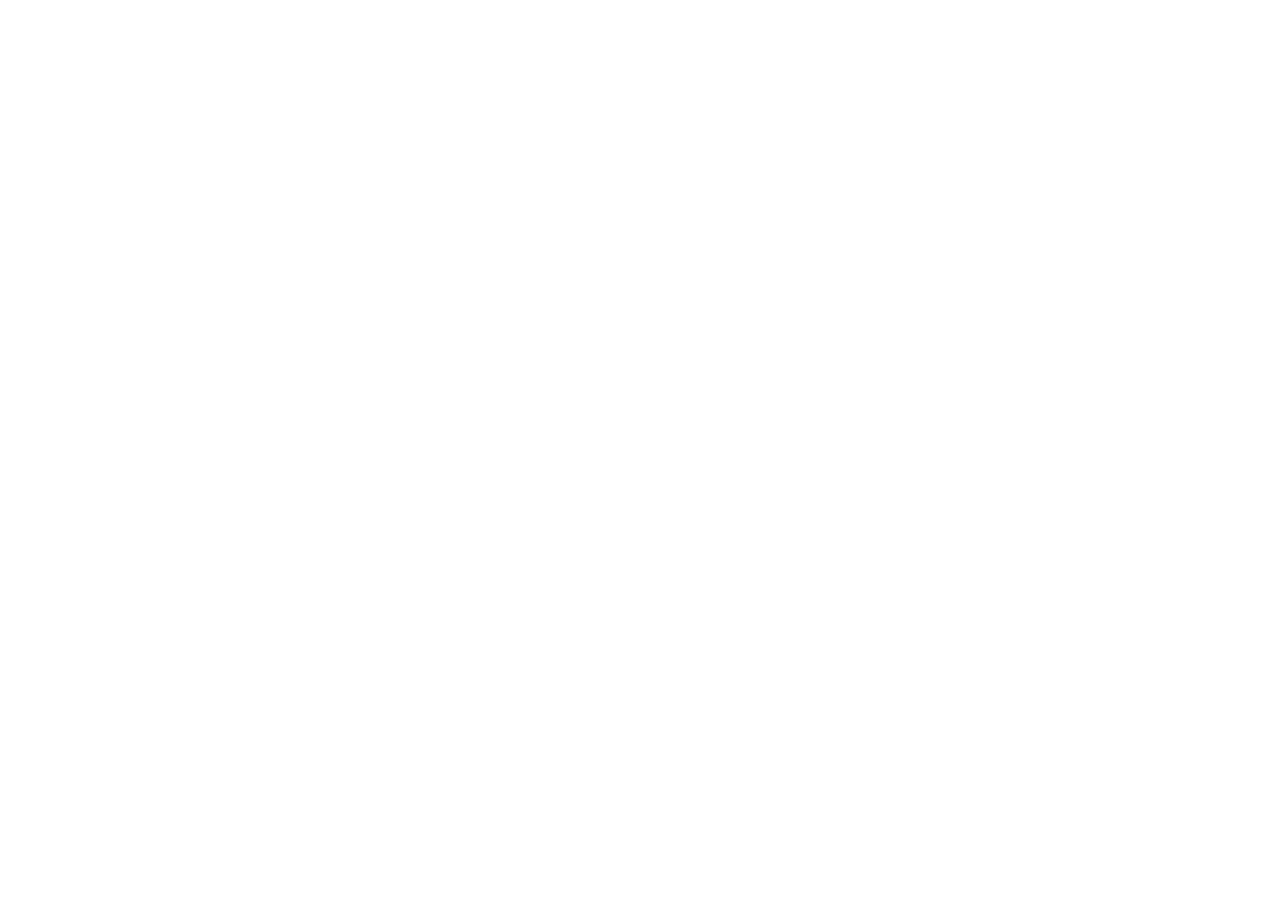
==== index.html @ f8b41786 "init project" ====
<!DOCTYPE html>
<html lang="en">
<head>
    <meta charset="UTF-8">
    <meta http-equiv="X-UA-Compatible" content="IE=edge">
    <meta name="viewport" content="width=device-width, initial-scale=1.0">
    <title>大事件首页</title>
</head>
<body>
    
</body>
</html>
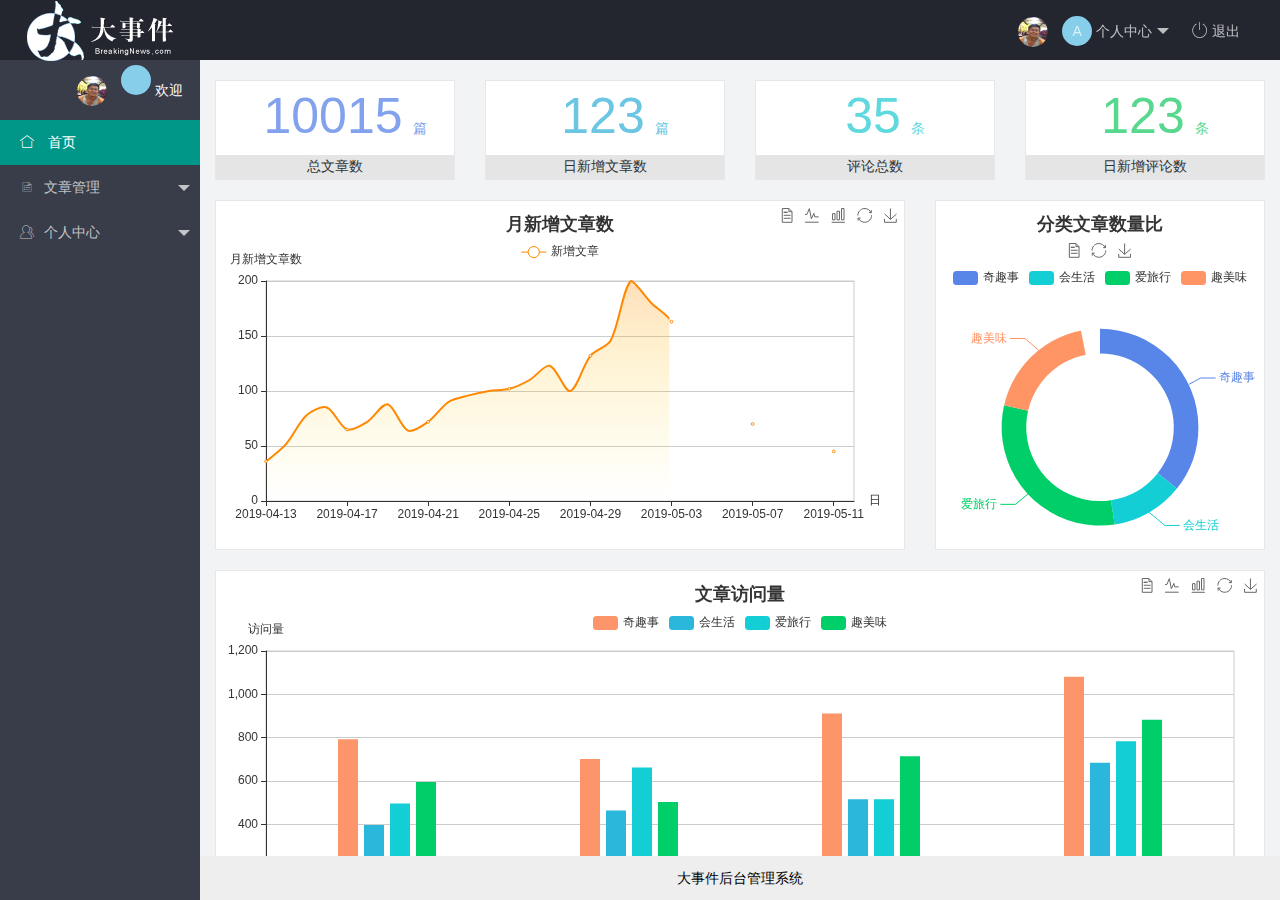
==== commit ef9c294f: "首页功能完成" ====
--- a/index.html
+++ b/index.html
@@ -1,12 +1,102 @@
 <!DOCTYPE html>
 <html lang="en">
+
 <head>
     <meta charset="UTF-8">
     <meta http-equiv="X-UA-Compatible" content="IE=edge">
     <meta name="viewport" content="width=device-width, initial-scale=1.0">
     <title>大事件首页</title>
+    <!-- layui的css -->
+    <link rel="stylesheet" href="/assets/lib/layui/css/layui.css">
+    <!-- 自己的css -->
+    <link rel="stylesheet" href="/assets/css/index.css">
+    <!-- 字体图标 -->
+    <link rel="stylesheet" href="/assets/fonts/iconfont.css">
 </head>
+
 <body>
-    
+    <div class="layui-layout layui-layout-admin">
+        <div class="layui-header">
+            <div class="layui-logo layui-hide-xs">
+                <img src="/assets/images/logo.png" alt="">
+            </div>
+            
+            <ul class="layui-nav layui-layout-right">
+                <li class="layui-nav-item layui-hide layui-show-md-inline-block">
+                    <a href="javascript:;">
+                        <img src="/assets/images/0dd7912397dda14464f8c1a4b9b7d0a20cf48637.JPEG"
+                        class="layui-nav-img">
+                        <span class="text_avatar">A</span>
+                        个人中心
+                    </a>
+                    <dl class="layui-nav-child">
+                        <dd><a href="">基本资料</a></dd>
+                        <dd><a href="">更换头像</a></dd>
+                        <dd><a href="">重置密码</a></dd>
+                    </dl>
+                </li>
+                <li class="layui-nav-item" lay-header-event="menuRight" lay-unselect>
+                    <a href="javascript:;" id="btnLogout">
+                        <span class="iconfont icon-tuichu"></span>
+                        退出
+                    </a>
+                </li>
+            </ul>
+        </div>
+        
+        <div class="layui-side layui-bg-black">
+            <div class="layui-side-scroll">
+                <div href="javascript:;" class="suer_info">
+                    <img src="/assets/images/0dd7912397dda14464f8c1a4b9b7d0a20cf48637.JPEG" alt="" class="layui-nav-img">
+                    <span class="text_avatar"></span>
+                    <span id="welcome">欢迎 </span>
+                </div> 
+                <!-- 左侧导航区域（可配合layui已有的垂直导航） -->
+                <ul class="layui-nav layui-nav-tree " lay-shrink="all" lay-filter="test">
+                    <li class="layui-nav-item layui-this">
+                        <a href="javascript:;">
+                            <i class="layui-icon layui-icon-home"></i>
+                            首页
+                        </a>
+                    </li>
+                    <li class="layui-nav-item">
+                        <a class="" href="javascript:;"><i class="layui-icon layui-icon-list"></i>文章管理</a>
+                        <dl class="layui-nav-child">
+                            <dd><a href="javascript:;"><i class="layui-icon layui-icon-app"></i>文章类别</a></dd>
+                            <dd><a href="javascript:;"><i class="layui-icon layui-icon-app"></i>文章列表</a></dd>
+                            <dd><a href="javascript:;"><i class="layui-icon layui-icon-app"></i>文章发布</a></dd>
+                        </dl>
+                    </li>
+                    <li class="layui-nav-item">
+                        <a href="javascript:;"><i class="layui-icon layui-icon-user"></i>个人中心</a>
+                        <dl class="layui-nav-child">
+                            <dd><a href="javascript:;"><i class="layui-icon layui-icon-app"></i>基本资料</a></dd>
+                            <dd><a href="javascript:;"><i class="layui-icon layui-icon-app"></i>更换头像</a></dd>
+                            <dd><a href="javascript:;"><i class="layui-icon layui-icon-app"></i>重置密码</a></dd>
+                        </dl>
+                    </li>
+                    
+                </ul>
+            </div>
+        </div>
+        
+        <div class="layui-body">
+            <!-- 内容主体区域 -->
+            <iframe name="" src="/home/dashboard.html" frameborder="0"></iframe>
+        </div>
+        
+        <div class="layui-footer">
+            <!-- 底部固定区域 -->
+            大事件后台管理系统
+        </div>
+    </div>
 </body>
+<!-- jQuery文件 -->
+<script src="/assets/lib/jquery.js"></script>
+<!-- layui的js文件 -->
+<script src="/assets/lib/layui/layui.all.js"></script>
+<!-- 自己的js文件 -->
+<script src="/assets/js/index.js"></script>
+<!-- baseAPI文件 -->
+<script src="/assets/js/baseAPI.js"></script>
 </html>--- a/assets/lib/layui/css/layui.css
+++ b/assets/lib/layui/css/layui.css
@@ -0,0 +1,2 @@
+/** layui-v2.5.5 MIT License By https://www.layui.com */
+ .layui-inline,img{display:inline-block;vertical-align:middle}h1,h2,h3,h4,h5,h6{font-weight:400}.layui-edge,.layui-header,.layui-inline,.layui-main{position:relative}.layui-body,.layui-edge,.layui-elip{overflow:hidden}.layui-btn,.layui-edge,.layui-inline,img{vertical-align:middle}.layui-btn,.layui-disabled,.layui-icon,.layui-unselect{-moz-user-select:none;-webkit-user-select:none;-ms-user-select:none}.layui-elip,.layui-form-checkbox span,.layui-form-pane .layui-form-label{text-overflow:ellipsis;white-space:nowrap}.layui-breadcrumb,.layui-tree-btnGroup{visibility:hidden}blockquote,body,button,dd,div,dl,dt,form,h1,h2,h3,h4,h5,h6,input,li,ol,p,pre,td,textarea,th,ul{margin:0;padding:0;-webkit-tap-highlight-color:rgba(0,0,0,0)}a:active,a:hover{outline:0}img{border:none}li{list-style:none}table{border-collapse:collapse;border-spacing:0}h4,h5,h6{font-size:100%}button,input,optgroup,option,select,textarea{font-family:inherit;font-size:inherit;font-style:inherit;font-weight:inherit;outline:0}pre{white-space:pre-wrap;white-space:-moz-pre-wrap;white-space:-pre-wrap;white-space:-o-pre-wrap;word-wrap:break-word}body{line-height:24px;font:14px Helvetica Neue,Helvetica,PingFang SC,Tahoma,Arial,sans-serif}hr{height:1px;margin:10px 0;border:0;clear:both}a{color:#333;text-decoration:none}a:hover{color:#777}a cite{font-style:normal;*cursor:pointer}.layui-border-box,.layui-border-box *{box-sizing:border-box}.layui-box,.layui-box *{box-sizing:content-box}.layui-clear{clear:both;*zoom:1}.layui-clear:after{content:'\20';clear:both;*zoom:1;display:block;height:0}.layui-inline{*display:inline;*zoom:1}.layui-edge{display:inline-block;width:0;height:0;border-width:6px;border-style:dashed;border-color:transparent}.layui-edge-top{top:-4px;border-bottom-color:#999;border-bottom-style:solid}.layui-edge-right{border-left-color:#999;border-left-style:solid}.layui-edge-bottom{top:2px;border-top-color:#999;border-top-style:solid}.layui-edge-left{border-right-color:#999;border-right-style:solid}.layui-disabled,.layui-disabled:hover{color:#d2d2d2!important;cursor:not-allowed!important}.layui-circle{border-radius:100%}.layui-show{display:block!important}.layui-hide{display:none!important}@font-face{font-family:layui-icon;src:url(../font/iconfont.eot?v=250);src:url(../font/iconfont.eot?v=250#iefix) format('embedded-opentype'),url(../font/iconfont.woff2?v=250) format('woff2'),url(../font/iconfont.woff?v=250) format('woff'),url(../font/iconfont.ttf?v=250) format('truetype'),url(../font/iconfont.svg?v=250#layui-icon) format('svg')}.layui-icon{font-family:layui-icon!important;font-size:16px;font-style:normal;-webkit-font-smoothing:antialiased;-moz-osx-font-smoothing:grayscale}.layui-icon-reply-fill:before{content:"\e611"}.layui-icon-set-fill:before{content:"\e614"}.layui-icon-menu-fill:before{content:"\e60f"}.layui-icon-search:before{content:"\e615"}.layui-icon-share:before{content:"\e641"}.layui-icon-set-sm:before{content:"\e620"}.layui-icon-engine:before{content:"\e628"}.layui-icon-close:before{content:"\1006"}.layui-icon-close-fill:before{content:"\1007"}.layui-icon-chart-screen:before{content:"\e629"}.layui-icon-star:before{content:"\e600"}.layui-icon-circle-dot:before{content:"\e617"}.layui-icon-chat:before{content:"\e606"}.layui-icon-release:before{content:"\e609"}.layui-icon-list:before{content:"\e60a"}.layui-icon-chart:before{content:"\e62c"}.layui-icon-ok-circle:before{content:"\1005"}.layui-icon-layim-theme:before{content:"\e61b"}.layui-icon-table:before{content:"\e62d"}.layui-icon-right:before{content:"\e602"}.layui-icon-left:before{content:"\e603"}.layui-icon-cart-simple:before{content:"\e698"}.layui-icon-face-cry:before{content:"\e69c"}.layui-icon-face-smile:before{content:"\e6af"}.layui-icon-survey:before{content:"\e6b2"}.layui-icon-tree:before{content:"\e62e"}.layui-icon-upload-circle:before{content:"\e62f"}.layui-icon-add-circle:before{content:"\e61f"}.layui-icon-download-circle:before{content:"\e601"}.layui-icon-templeate-1:before{content:"\e630"}.layui-icon-util:before{content:"\e631"}.layui-icon-face-surprised:before{content:"\e664"}.layui-icon-edit:before{content:"\e642"}.layui-icon-speaker:before{content:"\e645"}.layui-icon-down:before{content:"\e61a"}.layui-icon-file:before{content:"\e621"}.layui-icon-layouts:before{content:"\e632"}.layui-icon-rate-half:before{content:"\e6c9"}.layui-icon-add-circle-fine:before{content:"\e608"}.layui-icon-prev-circle:before{content:"\e633"}.layui-icon-read:before{content:"\e705"}.layui-icon-404:before{content:"\e61c"}.layui-icon-carousel:before{content:"\e634"}.layui-icon-help:before{content:"\e607"}.layui-icon-code-circle:before{content:"\e635"}.layui-icon-water:before{content:"\e636"}.layui-icon-username:before{content:"\e66f"}.layui-icon-find-fill:before{content:"\e670"}.layui-icon-about:before{content:"\e60b"}.layui-icon-location:before{content:"\e715"}.layui-icon-up:before{content:"\e619"}.layui-icon-pause:before{content:"\e651"}.layui-icon-date:before{content:"\e637"}.layui-icon-layim-uploadfile:before{content:"\e61d"}.layui-icon-delete:before{content:"\e640"}.layui-icon-play:before{content:"\e652"}.layui-icon-top:before{content:"\e604"}.layui-icon-friends:before{content:"\e612"}.layui-icon-refresh-3:before{content:"\e9aa"}.layui-icon-ok:before{content:"\e605"}.layui-icon-layer:before{content:"\e638"}.layui-icon-face-smile-fine:before{content:"\e60c"}.layui-icon-dollar:before{content:"\e659"}.layui-icon-group:before{content:"\e613"}.layui-icon-layim-download:before{content:"\e61e"}.layui-icon-picture-fine:before{content:"\e60d"}.layui-icon-link:before{content:"\e64c"}.layui-icon-diamond:before{content:"\e735"}.layui-icon-log:before{content:"\e60e"}.layui-icon-rate-solid:before{content:"\e67a"}.layui-icon-fonts-del:before{content:"\e64f"}.layui-icon-unlink:before{content:"\e64d"}.layui-icon-fonts-clear:before{content:"\e639"}.layui-icon-triangle-r:before{content:"\e623"}.layui-icon-circle:before{content:"\e63f"}.layui-icon-radio:before{content:"\e643"}.layui-icon-align-center:before{content:"\e647"}.layui-icon-align-right:before{content:"\e648"}.layui-icon-align-left:before{content:"\e649"}.layui-icon-loading-1:before{content:"\e63e"}.layui-icon-return:before{content:"\e65c"}.layui-icon-fonts-strong:before{content:"\e62b"}.layui-icon-upload:before{content:"\e67c"}.layui-icon-dialogue:before{content:"\e63a"}.layui-icon-video:before{content:"\e6ed"}.layui-icon-headset:before{content:"\e6fc"}.layui-icon-cellphone-fine:before{content:"\e63b"}.layui-icon-add-1:before{content:"\e654"}.layui-icon-face-smile-b:before{content:"\e650"}.layui-icon-fonts-html:before{content:"\e64b"}.layui-icon-form:before{content:"\e63c"}.layui-icon-cart:before{content:"\e657"}.layui-icon-camera-fill:before{content:"\e65d"}.layui-icon-tabs:before{content:"\e62a"}.layui-icon-fonts-code:before{content:"\e64e"}.layui-icon-fire:before{content:"\e756"}.layui-icon-set:before{content:"\e716"}.layui-icon-fonts-u:before{content:"\e646"}.layui-icon-triangle-d:before{content:"\e625"}.layui-icon-tips:before{content:"\e702"}.layui-icon-picture:before{content:"\e64a"}.layui-icon-more-vertical:before{content:"\e671"}.layui-icon-flag:before{content:"\e66c"}.layui-icon-loading:before{content:"\e63d"}.layui-icon-fonts-i:before{content:"\e644"}.layui-icon-refresh-1:before{content:"\e666"}.layui-icon-rmb:before{content:"\e65e"}.layui-icon-home:before{content:"\e68e"}.layui-icon-user:before{content:"\e770"}.layui-icon-notice:before{content:"\e667"}.layui-icon-login-weibo:before{content:"\e675"}.layui-icon-voice:before{content:"\e688"}.layui-icon-upload-drag:before{content:"\e681"}.layui-icon-login-qq:before{content:"\e676"}.layui-icon-snowflake:before{content:"\e6b1"}.layui-icon-file-b:before{content:"\e655"}.layui-icon-template:before{content:"\e663"}.layui-icon-auz:before{content:"\e672"}.layui-icon-console:before{content:"\e665"}.layui-icon-app:before{content:"\e653"}.layui-icon-prev:before{content:"\e65a"}.layui-icon-website:before{content:"\e7ae"}.layui-icon-next:before{content:"\e65b"}.layui-icon-component:before{content:"\e857"}.layui-icon-more:before{content:"\e65f"}.layui-icon-login-wechat:before{content:"\e677"}.layui-icon-shrink-right:before{content:"\e668"}.layui-icon-spread-left:before{content:"\e66b"}.layui-icon-camera:before{content:"\e660"}.layui-icon-note:before{content:"\e66e"}.layui-icon-refresh:before{content:"\e669"}.layui-icon-female:before{content:"\e661"}.layui-icon-male:before{content:"\e662"}.layui-icon-password:before{content:"\e673"}.layui-icon-senior:before{content:"\e674"}.layui-icon-theme:before{content:"\e66a"}.layui-icon-tread:before{content:"\e6c5"}.layui-icon-praise:before{content:"\e6c6"}.layui-icon-star-fill:before{content:"\e658"}.layui-icon-rate:before{content:"\e67b"}.layui-icon-template-1:before{content:"\e656"}.layui-icon-vercode:before{content:"\e679"}.layui-icon-cellphone:before{content:"\e678"}.layui-icon-screen-full:before{content:"\e622"}.layui-icon-screen-restore:before{content:"\e758"}.layui-icon-cols:before{content:"\e610"}.layui-icon-export:before{content:"\e67d"}.layui-icon-print:before{content:"\e66d"}.layui-icon-slider:before{content:"\e714"}.layui-icon-addition:before{content:"\e624"}.layui-icon-subtraction:before{content:"\e67e"}.layui-icon-service:before{content:"\e626"}.layui-icon-transfer:before{content:"\e691"}.layui-main{width:1140px;margin:0 auto}.layui-header{z-index:1000;height:60px}.layui-header a:hover{transition:all .5s;-webkit-transition:all .5s}.layui-side{position:fixed;left:0;top:0;bottom:0;z-index:999;width:200px;overflow-x:hidden}.layui-side-scroll{position:relative;width:220px;height:100%;overflow-x:hidden}.layui-body{position:absolute;left:200px;right:0;top:0;bottom:0;z-index:998;width:auto;overflow-y:auto;box-sizing:border-box}.layui-layout-body{overflow:hidden}.layui-layout-admin .layui-header{background-color:#23262E}.layui-layout-admin .layui-side{top:60px;width:200px;overflow-x:hidden}.layui-layout-admin .layui-body{position:fixed;top:60px;bottom:44px}.layui-layout-admin .layui-main{width:auto;margin:0 15px}.layui-layout-admin .layui-footer{position:fixed;left:200px;right:0;bottom:0;height:44px;line-height:44px;padding:0 15px;background-color:#eee}.layui-layout-admin .layui-logo{position:absolute;left:0;top:0;width:200px;height:100%;line-height:60px;text-align:center;color:#009688;font-size:16px}.layui-layout-admin .layui-header .layui-nav{background:0 0}.layui-layout-left{position:absolute!important;left:200px;top:0}.layui-layout-right{position:absolute!important;right:0;top:0}.layui-container{position:relative;margin:0 auto;padding:0 15px;box-sizing:border-box}.layui-fluid{position:relative;margin:0 auto;padding:0 15px}.layui-row:after,.layui-row:before{content:'';display:block;clear:both}.layui-col-lg1,.layui-col-lg10,.layui-col-lg11,.layui-col-lg12,.layui-col-lg2,.layui-col-lg3,.layui-col-lg4,.layui-col-lg5,.layui-col-lg6,.layui-col-lg7,.layui-col-lg8,.layui-col-lg9,.layui-col-md1,.layui-col-md10,.layui-col-md11,.layui-col-md12,.layui-col-md2,.layui-col-md3,.layui-col-md4,.layui-col-md5,.layui-col-md6,.layui-col-md7,.layui-col-md8,.layui-col-md9,.layui-col-sm1,.layui-col-sm10,.layui-col-sm11,.layui-col-sm12,.layui-col-sm2,.layui-col-sm3,.layui-col-sm4,.layui-col-sm5,.layui-col-sm6,.layui-col-sm7,.layui-col-sm8,.layui-col-sm9,.layui-col-xs1,.layui-col-xs10,.layui-col-xs11,.layui-col-xs12,.layui-col-xs2,.layui-col-xs3,.layui-col-xs4,.layui-col-xs5,.layui-col-xs6,.layui-col-xs7,.layui-col-xs8,.layui-col-xs9{position:relative;display:block;box-sizing:border-box}.layui-col-xs1,.layui-col-xs10,.layui-col-xs11,.layui-col-xs12,.layui-col-xs2,.layui-col-xs3,.layui-col-xs4,.layui-col-xs5,.layui-col-xs6,.layui-col-xs7,.layui-col-xs8,.layui-col-xs9{float:left}.layui-col-xs1{width:8.33333333%}.layui-col-xs2{width:16.66666667%}.layui-col-xs3{width:25%}.layui-col-xs4{width:33.33333333%}.layui-col-xs5{width:41.66666667%}.layui-col-xs6{width:50%}.layui-col-xs7{width:58.33333333%}.layui-col-xs8{width:66.66666667%}.layui-col-xs9{width:75%}.layui-col-xs10{width:83.33333333%}.layui-col-xs11{width:91.66666667%}.layui-col-xs12{width:100%}.layui-col-xs-offset1{margin-left:8.33333333%}.layui-col-xs-offset2{margin-left:16.66666667%}.layui-col-xs-offset3{margin-left:25%}.layui-col-xs-offset4{margin-left:33.33333333%}.layui-col-xs-offset5{margin-left:41.66666667%}.layui-col-xs-offset6{margin-left:50%}.layui-col-xs-offset7{margin-left:58.33333333%}.layui-col-xs-offset8{margin-left:66.66666667%}.layui-col-xs-offset9{margin-left:75%}.layui-col-xs-offset10{margin-left:83.33333333%}.layui-col-xs-offset11{margin-left:91.66666667%}.layui-col-xs-offset12{margin-left:100%}@media screen and (max-width:768px){.layui-hide-xs{display:none!important}.layui-show-xs-block{display:block!important}.layui-show-xs-inline{display:inline!important}.layui-show-xs-inline-block{display:inline-block!important}}@media screen and (min-width:768px){.layui-container{width:750px}.layui-hide-sm{display:none!important}.layui-show-sm-block{display:block!important}.layui-show-sm-inline{display:inline!important}.layui-show-sm-inline-block{display:inline-block!important}.layui-col-sm1,.layui-col-sm10,.layui-col-sm11,.layui-col-sm12,.layui-col-sm2,.layui-col-sm3,.layui-col-sm4,.layui-col-sm5,.layui-col-sm6,.layui-col-sm7,.layui-col-sm8,.layui-col-sm9{float:left}.layui-col-sm1{width:8.33333333%}.layui-col-sm2{width:16.66666667%}.layui-col-sm3{width:25%}.layui-col-sm4{width:33.33333333%}.layui-col-sm5{width:41.66666667%}.layui-col-sm6{width:50%}.layui-col-sm7{width:58.33333333%}.layui-col-sm8{width:66.66666667%}.layui-col-sm9{width:75%}.layui-col-sm10{width:83.33333333%}.layui-col-sm11{width:91.66666667%}.layui-col-sm12{width:100%}.layui-col-sm-offset1{margin-left:8.33333333%}.layui-col-sm-offset2{margin-left:16.66666667%}.layui-col-sm-offset3{margin-left:25%}.layui-col-sm-offset4{margin-left:33.33333333%}.layui-col-sm-offset5{margin-left:41.66666667%}.layui-col-sm-offset6{margin-left:50%}.layui-col-sm-offset7{margin-left:58.33333333%}.layui-col-sm-offset8{margin-left:66.66666667%}.layui-col-sm-offset9{margin-left:75%}.layui-col-sm-offset10{margin-left:83.33333333%}.layui-col-sm-offset11{margin-left:91.66666667%}.layui-col-sm-offset12{margin-left:100%}}@media screen and (min-width:992px){.layui-container{width:970px}.layui-hide-md{display:none!important}.layui-show-md-block{display:block!important}.layui-show-md-inline{display:inline!important}.layui-show-md-inline-block{display:inline-block!important}.layui-col-md1,.layui-col-md10,.layui-col-md11,.layui-col-md12,.layui-col-md2,.layui-col-md3,.layui-col-md4,.layui-col-md5,.layui-col-md6,.layui-col-md7,.layui-col-md8,.layui-col-md9{float:left}.layui-col-md1{width:8.33333333%}.layui-col-md2{width:16.66666667%}.layui-col-md3{width:25%}.layui-col-md4{width:33.33333333%}.layui-col-md5{width:41.66666667%}.layui-col-md6{width:50%}.layui-col-md7{width:58.33333333%}.layui-col-md8{width:66.66666667%}.layui-col-md9{width:75%}.layui-col-md10{width:83.33333333%}.layui-col-md11{width:91.66666667%}.layui-col-md12{width:100%}.layui-col-md-offset1{margin-left:8.33333333%}.layui-col-md-offset2{margin-left:16.66666667%}.layui-col-md-offset3{margin-left:25%}.layui-col-md-offset4{margin-left:33.33333333%}.layui-col-md-offset5{margin-left:41.66666667%}.layui-col-md-offset6{margin-left:50%}.layui-col-md-offset7{margin-left:58.33333333%}.layui-col-md-offset8{margin-left:66.66666667%}.layui-col-md-offset9{margin-left:75%}.layui-col-md-offset10{margin-left:83.33333333%}.layui-col-md-offset11{margin-left:91.66666667%}.layui-col-md-offset12{margin-left:100%}}@media screen and (min-width:1200px){.layui-container{width:1170px}.layui-hide-lg{display:none!important}.layui-show-lg-block{display:block!important}.layui-show-lg-inline{display:inline!important}.layui-show-lg-inline-block{display:inline-block!important}.layui-col-lg1,.layui-col-lg10,.layui-col-lg11,.layui-col-lg12,.layui-col-lg2,.layui-col-lg3,.layui-col-lg4,.layui-col-lg5,.layui-col-lg6,.layui-col-lg7,.layui-col-lg8,.layui-col-lg9{float:left}.layui-col-lg1{width:8.33333333%}.layui-col-lg2{width:16.66666667%}.layui-col-lg3{width:25%}.layui-col-lg4{width:33.33333333%}.layui-col-lg5{width:41.66666667%}.layui-col-lg6{width:50%}.layui-col-lg7{width:58.33333333%}.layui-col-lg8{width:66.66666667%}.layui-col-lg9{width:75%}.layui-col-lg10{width:83.33333333%}.layui-col-lg11{width:91.66666667%}.layui-col-lg12{width:100%}.layui-col-lg-offset1{margin-left:8.33333333%}.layui-col-lg-offset2{margin-left:16.66666667%}.layui-col-lg-offset3{margin-left:25%}.layui-col-lg-offset4{margin-left:33.33333333%}.layui-col-lg-offset5{margin-left:41.66666667%}.layui-col-lg-offset6{margin-left:50%}.layui-col-lg-offset7{margin-left:58.33333333%}.layui-col-lg-offset8{margin-left:66.66666667%}.layui-col-lg-offset9{margin-left:75%}.layui-col-lg-offset10{margin-left:83.33333333%}.layui-col-lg-offset11{margin-left:91.66666667%}.layui-col-lg-offset12{margin-left:100%}}.layui-col-space1{margin:-.5px}.layui-col-space1>*{padding:.5px}.layui-col-space3{margin:-1.5px}.layui-col-space3>*{padding:1.5px}.layui-col-space5{margin:-2.5px}.layui-col-space5>*{padding:2.5px}.layui-col-space8{margin:-3.5px}.layui-col-space8>*{padding:3.5px}.layui-col-space10{margin:-5px}.layui-col-space10>*{padding:5px}.layui-col-space12{margin:-6px}.layui-col-space12>*{padding:6px}.layui-col-space15{margin:-7.5px}.layui-col-space15>*{padding:7.5px}.layui-col-space18{margin:-9px}.layui-col-space18>*{padding:9px}.layui-col-space20{margin:-10px}.layui-col-space20>*{padding:10px}.layui-col-space22{margin:-11px}.layui-col-space22>*{padding:11px}.layui-col-space25{margin:-12.5px}.layui-col-space25>*{padding:12.5px}.layui-col-space30{margin:-15px}.layui-col-space30>*{padding:15px}.layui-btn,.layui-input,.layui-select,.layui-textarea,.layui-upload-button{outline:0;-webkit-appearance:none;transition:all .3s;-webkit-transition:all .3s;box-sizing:border-box}.layui-elem-quote{margin-bottom:10px;padding:15px;line-height:22px;border-left:5px solid #009688;border-radius:0 2px 2px 0;background-color:#f2f2f2}.layui-quote-nm{border-style:solid;border-width:1px 1px 1px 5px;background:0 0}.layui-elem-field{margin-bottom:10px;padding:0;border-width:1px;border-style:solid}.layui-elem-field legend{margin-left:20px;padding:0 10px;font-size:20px;font-weight:300}.layui-field-title{margin:10px 0 20px;border-width:1px 0 0}.layui-field-box{padding:10px 15px}.layui-field-title .layui-field-box{padding:10px 0}.layui-progress{position:relative;height:6px;border-radius:20px;background-color:#e2e2e2}.layui-progress-bar{position:absolute;left:0;top:0;width:0;max-width:100%;height:6px;border-radius:20px;text-align:right;background-color:#5FB878;transition:all .3s;-webkit-transition:all .3s}.layui-progress-big,.layui-progress-big .layui-progress-bar{height:18px;line-height:18px}.layui-progress-text{position:relative;top:-20px;line-height:18px;font-size:12px;color:#666}.layui-progress-big .layui-progress-text{position:static;padding:0 10px;color:#fff}.layui-collapse{border-width:1px;border-style:solid;border-radius:2px}.layui-colla-content,.layui-colla-item{border-top-width:1px;border-top-style:solid}.layui-colla-item:first-child{border-top:none}.layui-colla-title{position:relative;height:42px;line-height:42px;padding:0 15px 0 35px;color:#333;background-color:#f2f2f2;cursor:pointer;font-size:14px;overflow:hidden}.layui-colla-content{display:none;padding:10px 15px;line-height:22px;color:#666}.layui-colla-icon{position:absolute;left:15px;top:0;font-size:14px}.layui-card{margin-bottom:15px;border-radius:2px;background-color:#fff;box-shadow:0 1px 2px 0 rgba(0,0,0,.05)}.layui-card:last-child{margin-bottom:0}.layui-card-header{position:relative;height:42px;line-height:42px;padding:0 15px;border-bottom:1px solid #f6f6f6;color:#333;border-radius:2px 2px 0 0;font-size:14px}.layui-bg-black,.layui-bg-blue,.layui-bg-cyan,.layui-bg-green,.layui-bg-orange,.layui-bg-red{color:#fff!important}.layui-card-body{position:relative;padding:10px 15px;line-height:24px}.layui-card-body[pad15]{padding:15px}.layui-card-body[pad20]{padding:20px}.layui-card-body .layui-table{margin:5px 0}.layui-card .layui-tab{margin:0}.layui-panel-window{position:relative;padding:15px;border-radius:0;border-top:5px solid #E6E6E6;background-color:#fff}.layui-auxiliar-moving{position:fixed;left:0;right:0;top:0;bottom:0;width:100%;height:100%;background:0 0;z-index:9999999999}.layui-form-label,.layui-form-mid,.layui-form-select,.layui-input-block,.layui-input-inline,.layui-textarea{position:relative}.layui-bg-red{background-color:#FF5722!important}.layui-bg-orange{background-color:#FFB800!important}.layui-bg-green{background-color:#009688!important}.layui-bg-cyan{background-color:#2F4056!important}.layui-bg-blue{background-color:#1E9FFF!important}.layui-bg-black{background-color:#393D49!important}.layui-bg-gray{background-color:#eee!important;color:#666!important}.layui-badge-rim,.layui-colla-content,.layui-colla-item,.layui-collapse,.layui-elem-field,.layui-form-pane .layui-form-item[pane],.layui-form-pane .layui-form-label,.layui-input,.layui-layedit,.layui-layedit-tool,.layui-quote-nm,.layui-select,.layui-tab-bar,.layui-tab-card,.layui-tab-title,.layui-tab-title .layui-this:after,.layui-textarea{border-color:#e6e6e6}.layui-timeline-item:before,hr{background-color:#e6e6e6}.layui-text{line-height:22px;font-size:14px;color:#666}.layui-text h1,.layui-text h2,.layui-text h3{font-weight:500;color:#333}.layui-text h1{font-size:30px}.layui-text h2{font-size:24px}.layui-text h3{font-size:18px}.layui-text a:not(.layui-btn){color:#01AAED}.layui-text a:not(.layui-btn):hover{text-decoration:underline}.layui-text ul{padding:5px 0 5px 15px}.layui-text ul li{margin-top:5px;list-style-type:disc}.layui-text em,.layui-word-aux{color:#999!important;padding:0 5px!important}.layui-btn{display:inline-block;height:38px;line-height:38px;padding:0 18px;background-color:#009688;color:#fff;white-space:nowrap;text-align:center;font-size:14px;border:none;border-radius:2px;cursor:pointer}.layui-btn:hover{opacity:.8;filter:alpha(opacity=80);color:#fff}.layui-btn:active{opacity:1;filter:alpha(opacity=100)}.layui-btn+.layui-btn{margin-left:10px}.layui-btn-container{font-size:0}.layui-btn-container .layui-btn{margin-right:10px;margin-bottom:10px}.layui-btn-container .layui-btn+.layui-btn{margin-left:0}.layui-table .layui-btn-container .layui-btn{margin-bottom:9px}.layui-btn-radius{border-radius:100px}.layui-btn .layui-icon{margin-right:3px;font-size:18px;vertical-align:bottom;vertical-align:middle\9}.layui-btn-primary{border:1px solid #C9C9C9;background-color:#fff;color:#555}.layui-btn-primary:hover{border-color:#009688;color:#333}.layui-btn-normal{background-color:#1E9FFF}.layui-btn-warm{background-color:#FFB800}.layui-btn-danger{background-color:#FF5722}.layui-btn-checked{background-color:#5FB878}.layui-btn-disabled,.layui-btn-disabled:active,.layui-btn-disabled:hover{border:1px solid #e6e6e6;background-color:#FBFBFB;color:#C9C9C9;cursor:not-allowed;opacity:1}.layui-btn-lg{height:44px;line-height:44px;padding:0 25px;font-size:16px}.layui-btn-sm{height:30px;line-height:30px;padding:0 10px;font-size:12px}.layui-btn-sm i{font-size:16px!important}.layui-btn-xs{height:22px;line-height:22px;padding:0 5px;font-size:12px}.layui-btn-xs i{font-size:14px!important}.layui-btn-group{display:inline-block;vertical-align:middle;font-size:0}.layui-btn-group .layui-btn{margin-left:0!important;margin-right:0!important;border-left:1px solid rgba(255,255,255,.5);border-radius:0}.layui-btn-group .layui-btn-primary{border-left:none}.layui-btn-group .layui-btn-primary:hover{border-color:#C9C9C9;color:#009688}.layui-btn-group .layui-btn:first-child{border-left:none;border-radius:2px 0 0 2px}.layui-btn-group .layui-btn-primary:first-child{border-left:1px solid #c9c9c9}.layui-btn-group .layui-btn:last-child{border-radius:0 2px 2px 0}.layui-btn-group .layui-btn+.layui-btn{margin-left:0}.layui-btn-group+.layui-btn-group{margin-left:10px}.layui-btn-fluid{width:100%}.layui-input,.layui-select,.layui-textarea{height:38px;line-height:1.3;line-height:38px\9;border-width:1px;border-style:solid;background-color:#fff;border-radius:2px}.layui-input::-webkit-input-placeholder,.layui-select::-webkit-input-placeholder,.layui-textarea::-webkit-input-placeholder{line-height:1.3}.layui-input,.layui-textarea{display:block;width:100%;padding-left:10px}.layui-input:hover,.layui-textarea:hover{border-color:#D2D2D2!important}.layui-input:focus,.layui-textarea:focus{border-color:#C9C9C9!important}.layui-textarea{min-height:100px;height:auto;line-height:20px;padding:6px 10px;resize:vertical}.layui-select{padding:0 10px}.layui-form input[type=checkbox],.layui-form input[type=radio],.layui-form select{display:none}.layui-form [lay-ignore]{display:initial}.layui-form-item{margin-bottom:15px;clear:both;*zoom:1}.layui-form-item:after{content:'\20';clear:both;*zoom:1;display:block;height:0}.layui-form-label{float:left;display:block;padding:9px 15px;width:80px;font-weight:400;line-height:20px;text-align:right}.layui-form-label-col{display:block;float:none;padding:9px 0;line-height:20px;text-align:left}.layui-form-item .layui-inline{margin-bottom:5px;margin-right:10px}.layui-input-block{margin-left:110px;min-height:36px}.layui-input-inline{display:inline-block;vertical-align:middle}.layui-form-item .layui-input-inline{float:left;width:190px;margin-right:10px}.layui-form-text .layui-input-inline{width:auto}.layui-form-mid{float:left;display:block;padding:9px 0!important;line-height:20px;margin-right:10px}.layui-form-danger+.layui-form-select .layui-input,.layui-form-danger:focus{border-color:#FF5722!important}.layui-form-select .layui-input{padding-right:30px;cursor:pointer}.layui-form-select .layui-edge{position:absolute;right:10px;top:50%;margin-top:-3px;cursor:pointer;border-width:6px;border-top-color:#c2c2c2;border-top-style:solid;transition:all .3s;-webkit-transition:all .3s}.layui-form-select dl{display:none;position:absolute;left:0;top:42px;padding:5px 0;z-index:899;min-width:100%;border:1px solid #d2d2d2;max-height:300px;overflow-y:auto;background-color:#fff;border-radius:2px;box-shadow:0 2px 4px rgba(0,0,0,.12);box-sizing:border-box}.layui-form-select dl dd,.layui-form-select dl dt{padding:0 10px;line-height:36px;white-space:nowrap;overflow:hidden;text-overflow:ellipsis}.layui-form-select dl dt{font-size:12px;color:#999}.layui-form-select dl dd{cursor:pointer}.layui-form-select dl dd:hover{background-color:#f2f2f2;-webkit-transition:.5s all;transition:.5s all}.layui-form-select .layui-select-group dd{padding-left:20px}.layui-form-select dl dd.layui-select-tips{padding-left:10px!important;color:#999}.layui-form-select dl dd.layui-this{background-color:#5FB878;color:#fff}.layui-form-checkbox,.layui-form-select dl dd.layui-disabled{background-color:#fff}.layui-form-selected dl{display:block}.layui-form-checkbox,.layui-form-checkbox *,.layui-form-switch{display:inline-block;vertical-align:middle}.layui-form-selected .layui-edge{margin-top:-9px;-webkit-transform:rotate(180deg);transform:rotate(180deg);margin-top:-3px\9}:root .layui-form-selected .layui-edge{margin-top:-9px\0/IE9}.layui-form-selectup dl{top:auto;bottom:42px}.layui-select-none{margin:5px 0;text-align:center;color:#999}.layui-select-disabled .layui-disabled{border-color:#eee!important}.layui-select-disabled .layui-edge{border-top-color:#d2d2d2}.layui-form-checkbox{position:relative;height:30px;line-height:30px;margin-right:10px;padding-right:30px;cursor:pointer;font-size:0;-webkit-transition:.1s linear;transition:.1s linear;box-sizing:border-box}.layui-form-checkbox span{padding:0 10px;height:100%;font-size:14px;border-radius:2px 0 0 2px;background-color:#d2d2d2;color:#fff;overflow:hidden}.layui-form-checkbox:hover span{background-color:#c2c2c2}.layui-form-checkbox i{position:absolute;right:0;top:0;width:30px;height:28px;border:1px solid #d2d2d2;border-left:none;border-radius:0 2px 2px 0;color:#fff;font-size:20px;text-align:center}.layui-form-checkbox:hover i{border-color:#c2c2c2;color:#c2c2c2}.layui-form-checked,.layui-form-checked:hover{border-color:#5FB878}.layui-form-checked span,.layui-form-checked:hover span{background-color:#5FB878}.layui-form-checked i,.layui-form-checked:hover i{color:#5FB878}.layui-form-item .layui-form-checkbox{margin-top:4px}.layui-form-checkbox[lay-skin=primary]{height:auto!important;line-height:normal!important;min-width:18px;min-height:18px;border:none!important;margin-right:0;padding-left:28px;padding-right:0;background:0 0}.layui-form-checkbox[lay-skin=primary] span{padding-left:0;padding-right:15px;line-height:18px;background:0 0;color:#666}.layui-form-checkbox[lay-skin=primary] i{right:auto;left:0;width:16px;height:16px;line-height:16px;border:1px solid #d2d2d2;font-size:12px;border-radius:2px;background-color:#fff;-webkit-transition:.1s linear;transition:.1s linear}.layui-form-checkbox[lay-skin=primary]:hover i{border-color:#5FB878;color:#fff}.layui-form-checked[lay-skin=primary] i{border-color:#5FB878!important;background-color:#5FB878;color:#fff}.layui-checkbox-disbaled[lay-skin=primary] span{background:0 0!important;color:#c2c2c2}.layui-checkbox-disbaled[lay-skin=primary]:hover i{border-color:#d2d2d2}.layui-form-item .layui-form-checkbox[lay-skin=primary]{margin-top:10px}.layui-form-switch{position:relative;height:22px;line-height:22px;min-width:35px;padding:0 5px;margin-top:8px;border:1px solid #d2d2d2;border-radius:20px;cursor:pointer;background-color:#fff;-webkit-transition:.1s linear;transition:.1s linear}.layui-form-switch i{position:absolute;left:5px;top:3px;width:16px;height:16px;border-radius:20px;background-color:#d2d2d2;-webkit-transition:.1s linear;transition:.1s linear}.layui-form-switch em{position:relative;top:0;width:25px;margin-left:21px;padding:0!important;text-align:center!important;color:#999!important;font-style:normal!important;font-size:12px}.layui-form-onswitch{border-color:#5FB878;background-color:#5FB878}.layui-checkbox-disbaled,.layui-checkbox-disbaled i{border-color:#e2e2e2!important}.layui-form-onswitch i{left:100%;margin-left:-21px;background-color:#fff}.layui-form-onswitch em{margin-left:5px;margin-right:21px;color:#fff!important}.layui-checkbox-disbaled span{background-color:#e2e2e2!important}.layui-checkbox-disbaled:hover i{color:#fff!important}[lay-radio]{display:none}.layui-form-radio,.layui-form-radio *{display:inline-block;vertical-align:middle}.layui-form-radio{line-height:28px;margin:6px 10px 0 0;padding-right:10px;cursor:pointer;font-size:0}.layui-form-radio *{font-size:14px}.layui-form-radio>i{margin-right:8px;font-size:22px;color:#c2c2c2}.layui-form-radio>i:hover,.layui-form-radioed>i{color:#5FB878}.layui-radio-disbaled>i{color:#e2e2e2!important}.layui-form-pane .layui-form-label{width:110px;padding:8px 15px;height:38px;line-height:20px;border-width:1px;border-style:solid;border-radius:2px 0 0 2px;text-align:center;background-color:#FBFBFB;overflow:hidden;box-sizing:border-box}.layui-form-pane .layui-input-inline{margin-left:-1px}.layui-form-pane .layui-input-block{margin-left:110px;left:-1px}.layui-form-pane .layui-input{border-radius:0 2px 2px 0}.layui-form-pane .layui-form-text .layui-form-label{float:none;width:100%;border-radius:2px;box-sizing:border-box;text-align:left}.layui-form-pane .layui-form-text .layui-input-inline{display:block;margin:0;top:-1px;clear:both}.layui-form-pane .layui-form-text .layui-input-block{margin:0;left:0;top:-1px}.layui-form-pane .layui-form-text .layui-textarea{min-height:100px;border-radius:0 0 2px 2px}.layui-form-pane .layui-form-checkbox{margin:4px 0 4px 10px}.layui-form-pane .layui-form-radio,.layui-form-pane .layui-form-switch{margin-top:6px;margin-left:10px}.layui-form-pane .layui-form-item[pane]{position:relative;border-width:1px;border-style:solid}.layui-form-pane .layui-form-item[pane] .layui-form-label{position:absolute;left:0;top:0;height:100%;border-width:0 1px 0 0}.layui-form-pane .layui-form-item[pane] .layui-input-inline{margin-left:110px}@media screen and (max-width:450px){.layui-form-item .layui-form-label{text-overflow:ellipsis;overflow:hidden;white-space:nowrap}.layui-form-item .layui-inline{display:block;margin-right:0;margin-bottom:20px;clear:both}.layui-form-item .layui-inline:after{content:'\20';clear:both;display:block;height:0}.layui-form-item .layui-input-inline{display:block;float:none;left:-3px;width:auto;margin:0 0 10px 112px}.layui-form-item .layui-input-inline+.layui-form-mid{margin-left:110px;top:-5px;padding:0}.layui-form-item .layui-form-checkbox{margin-right:5px;margin-bottom:5px}}.layui-layedit{border-width:1px;border-style:solid;border-radius:2px}.layui-layedit-tool{padding:3px 5px;border-bottom-width:1px;border-bottom-style:solid;font-size:0}.layedit-tool-fixed{position:fixed;top:0;border-top:1px solid #e2e2e2}.layui-layedit-tool .layedit-tool-mid,.layui-layedit-tool .layui-icon{display:inline-block;vertical-align:middle;text-align:center;font-size:14px}.layui-layedit-tool .layui-icon{position:relative;width:32px;height:30px;line-height:30px;margin:3px 5px;color:#777;cursor:pointer;border-radius:2px}.layui-layedit-tool .layui-icon:hover{color:#393D49}.layui-layedit-tool .layui-icon:active{color:#000}.layui-layedit-tool .layedit-tool-active{background-color:#e2e2e2;color:#000}.layui-layedit-tool .layui-disabled,.layui-layedit-tool .layui-disabled:hover{color:#d2d2d2;cursor:not-allowed}.layui-layedit-tool .layedit-tool-mid{width:1px;height:18px;margin:0 10px;background-color:#d2d2d2}.layedit-tool-html{width:50px!important;font-size:30px!important}.layedit-tool-b,.layedit-tool-code,.layedit-tool-help{font-size:16px!important}.layedit-tool-d,.layedit-tool-face,.layedit-tool-image,.layedit-tool-unlink{font-size:18px!important}.layedit-tool-image input{position:absolute;font-size:0;left:0;top:0;width:100%;height:100%;opacity:.01;filter:Alpha(opacity=1);cursor:pointer}.layui-layedit-iframe iframe{display:block;width:100%}#LAY_layedit_code{overflow:hidden}.layui-laypage{display:inline-block;*display:inline;*zoom:1;vertical-align:middle;margin:10px 0;font-size:0}.layui-laypage>a:first-child,.layui-laypage>a:first-child em{border-radius:2px 0 0 2px}.layui-laypage>a:last-child,.layui-laypage>a:last-child em{border-radius:0 2px 2px 0}.layui-laypage>:first-child{margin-left:0!important}.layui-laypage>:last-child{margin-right:0!important}.layui-laypage a,.layui-laypage button,.layui-laypage input,.layui-laypage select,.layui-laypage span{border:1px solid #e2e2e2}.layui-laypage a,.layui-laypage span{display:inline-block;*display:inline;*zoom:1;vertical-align:middle;padding:0 15px;height:28px;line-height:28px;margin:0 -1px 5px 0;background-color:#fff;color:#333;font-size:12px}.layui-flow-more a *,.layui-laypage input,.layui-table-view select[lay-ignore]{display:inline-block}.layui-laypage a:hover{color:#009688}.layui-laypage em{font-style:normal}.layui-laypage .layui-laypage-spr{color:#999;font-weight:700}.layui-laypage a{text-decoration:none}.layui-laypage .layui-laypage-curr{position:relative}.layui-laypage .layui-laypage-curr em{position:relative;color:#fff}.layui-laypage .layui-laypage-curr .layui-laypage-em{position:absolute;left:-1px;top:-1px;padding:1px;width:100%;height:100%;background-color:#009688}.layui-laypage-em{border-radius:2px}.layui-laypage-next em,.layui-laypage-prev em{font-family:Sim sun;font-size:16px}.layui-laypage .layui-laypage-count,.layui-laypage .layui-laypage-limits,.layui-laypage .layui-laypage-refresh,.layui-laypage .layui-laypage-skip{margin-left:10px;margin-right:10px;padding:0;border:none}.layui-laypage .layui-laypage-limits,.layui-laypage .layui-laypage-refresh{vertical-align:top}.layui-laypage .layui-laypage-refresh i{font-size:18px;cursor:pointer}.layui-laypage select{height:22px;padding:3px;border-radius:2px;cursor:pointer}.layui-laypage .layui-laypage-skip{height:30px;line-height:30px;color:#999}.layui-laypage button,.layui-laypage input{height:30px;line-height:30px;border-radius:2px;vertical-align:top;background-color:#fff;box-sizing:border-box}.layui-laypage input{width:40px;margin:0 10px;padding:0 3px;text-align:center}.layui-laypage input:focus,.layui-laypage select:focus{border-color:#009688!important}.layui-laypage button{margin-left:10px;padding:0 10px;cursor:pointer}.layui-table,.layui-table-view{margin:10px 0}.layui-flow-more{margin:10px 0;text-align:center;color:#999;font-size:14px}.layui-flow-more a{height:32px;line-height:32px}.layui-flow-more a *{vertical-align:top}.layui-flow-more a cite{padding:0 20px;border-radius:3px;background-color:#eee;color:#333;font-style:normal}.layui-flow-more a cite:hover{opacity:.8}.layui-flow-more a i{font-size:30px;color:#737383}.layui-table{width:100%;background-color:#fff;color:#666}.layui-table tr{transition:all .3s;-webkit-transition:all .3s}.layui-table th{text-align:left;font-weight:400}.layui-table tbody tr:hover,.layui-table thead tr,.layui-table-click,.layui-table-header,.layui-table-hover,.layui-table-mend,.layui-table-patch,.layui-table-tool,.layui-table-total,.layui-table-total tr,.layui-table[lay-even] tr:nth-child(even){background-color:#f2f2f2}.layui-table td,.layui-table th,.layui-table-col-set,.layui-table-fixed-r,.layui-table-grid-down,.layui-table-header,.layui-table-page,.layui-table-tips-main,.layui-table-tool,.layui-table-total,.layui-table-view,.layui-table[lay-skin=line],.layui-table[lay-skin=row]{border-width:1px;border-style:solid;border-color:#e6e6e6}.layui-table td,.layui-table th{position:relative;padding:9px 15px;min-height:20px;line-height:20px;font-size:14px}.layui-table[lay-skin=line] td,.layui-table[lay-skin=line] th{border-width:0 0 1px}.layui-table[lay-skin=row] td,.layui-table[lay-skin=row] th{border-width:0 1px 0 0}.layui-table[lay-skin=nob] td,.layui-table[lay-skin=nob] th{border:none}.layui-table img{max-width:100px}.layui-table[lay-size=lg] td,.layui-table[lay-size=lg] th{padding:15px 30px}.layui-table-view .layui-table[lay-size=lg] .layui-table-cell{height:40px;line-height:40px}.layui-table[lay-size=sm] td,.layui-table[lay-size=sm] th{font-size:12px;padding:5px 10px}.layui-table-view .layui-table[lay-size=sm] .layui-table-cell{height:20px;line-height:20px}.layui-table[lay-data]{display:none}.layui-table-box{position:relative;overflow:hidden}.layui-table-view .layui-table{position:relative;width:auto;margin:0}.layui-table-view .layui-table[lay-skin=line]{border-width:0 1px 0 0}.layui-table-view .layui-table[lay-skin=row]{border-width:0 0 1px}.layui-table-view .layui-table td,.layui-table-view .layui-table th{padding:5px 0;border-top:none;border-left:none}.layui-table-view .layui-table th.layui-unselect .layui-table-cell span{cursor:pointer}.layui-table-view .layui-table td{cursor:default}.layui-table-view .layui-table td[data-edit=text]{cursor:text}.layui-table-view .layui-form-checkbox[lay-skin=primary] i{width:18px;height:18px}.layui-table-view .layui-form-radio{line-height:0;padding:0}.layui-table-view .layui-form-radio>i{margin:0;font-size:20px}.layui-table-init{position:absolute;left:0;top:0;width:100%;height:100%;text-align:center;z-index:110}.layui-table-init .layui-icon{position:absolute;left:50%;top:50%;margin:-15px 0 0 -15px;font-size:30px;color:#c2c2c2}.layui-table-header{border-width:0 0 1px;overflow:hidden}.layui-table-header .layui-table{margin-bottom:-1px}.layui-table-tool .layui-inline[lay-event]{position:relative;width:26px;height:26px;padding:5px;line-height:16px;margin-right:10px;text-align:center;color:#333;border:1px solid #ccc;cursor:pointer;-webkit-transition:.5s all;transition:.5s all}.layui-table-tool .layui-inline[lay-event]:hover{border:1px solid #999}.layui-table-tool-temp{padding-right:120px}.layui-table-tool-self{position:absolute;right:17px;top:10px}.layui-table-tool .layui-table-tool-self .layui-inline[lay-event]{margin:0 0 0 10px}.layui-table-tool-panel{position:absolute;top:29px;left:-1px;padding:5px 0;min-width:150px;min-height:40px;border:1px solid #d2d2d2;text-align:left;overflow-y:auto;background-color:#fff;box-shadow:0 2px 4px rgba(0,0,0,.12)}.layui-table-cell,.layui-table-tool-panel li{overflow:hidden;text-overflow:ellipsis;white-space:nowrap}.layui-table-tool-panel li{padding:0 10px;line-height:30px;-webkit-transition:.5s all;transition:.5s all}.layui-table-tool-panel li .layui-form-checkbox[lay-skin=primary]{width:100%;padding-left:28px}.layui-table-tool-panel li:hover{background-color:#f2f2f2}.layui-table-tool-panel li .layui-form-checkbox[lay-skin=primary] i{position:absolute;left:0;top:0}.layui-table-tool-panel li .layui-form-checkbox[lay-skin=primary] span{padding:0}.layui-table-tool .layui-table-tool-self .layui-table-tool-panel{left:auto;right:-1px}.layui-table-col-set{position:absolute;right:0;top:0;width:20px;height:100%;border-width:0 0 0 1px;background-color:#fff}.layui-table-sort{width:10px;height:20px;margin-left:5px;cursor:pointer!important}.layui-table-sort .layui-edge{position:absolute;left:5px;border-width:5px}.layui-table-sort .layui-table-sort-asc{top:3px;border-top:none;border-bottom-style:solid;border-bottom-color:#b2b2b2}.layui-table-sort .layui-table-sort-asc:hover{border-bottom-color:#666}.layui-table-sort .layui-table-sort-desc{bottom:5px;border-bottom:none;border-top-style:solid;border-top-color:#b2b2b2}.layui-table-sort .layui-table-sort-desc:hover{border-top-color:#666}.layui-table-sort[lay-sort=asc] .layui-table-sort-asc{border-bottom-color:#000}.layui-table-sort[lay-sort=desc] .layui-table-sort-desc{border-top-color:#000}.layui-table-cell{height:28px;line-height:28px;padding:0 15px;position:relative;box-sizing:border-box}.layui-table-cell .layui-form-checkbox[lay-skin=primary]{top:-1px;padding:0}.layui-table-cell .layui-table-link{color:#01AAED}.laytable-cell-checkbox,.laytable-cell-numbers,.laytable-cell-radio,.laytable-cell-space{padding:0;text-align:center}.layui-table-body{position:relative;overflow:auto;margin-right:-1px;margin-bottom:-1px}.layui-table-body .layui-none{line-height:26px;padding:15px;text-align:center;color:#999}.layui-table-fixed{position:absolute;left:0;top:0;z-index:101}.layui-table-fixed .layui-table-body{overflow:hidden}.layui-table-fixed-l{box-shadow:0 -1px 8px rgba(0,0,0,.08)}.layui-table-fixed-r{left:auto;right:-1px;border-width:0 0 0 1px;box-shadow:-1px 0 8px rgba(0,0,0,.08)}.layui-table-fixed-r .layui-table-header{position:relative;overflow:visible}.layui-table-mend{position:absolute;right:-49px;top:0;height:100%;width:50px}.layui-table-tool{position:relative;z-index:890;width:100%;min-height:50px;line-height:30px;padding:10px 15px;border-width:0 0 1px}.layui-table-tool .layui-btn-container{margin-bottom:-10px}.layui-table-page,.layui-table-total{border-width:1px 0 0;margin-bottom:-1px;overflow:hidden}.layui-table-page{position:relative;width:100%;padding:7px 7px 0;height:41px;font-size:12px;white-space:nowrap}.layui-table-page>div{height:26px}.layui-table-page .layui-laypage{margin:0}.layui-table-page .layui-laypage a,.layui-table-page .layui-laypage span{height:26px;line-height:26px;margin-bottom:10px;border:none;background:0 0}.layui-table-page .layui-laypage a,.layui-table-page .layui-laypage span.layui-laypage-curr{padding:0 12px}.layui-table-page .layui-laypage span{margin-left:0;padding:0}.layui-table-page .layui-laypage .layui-laypage-prev{margin-left:-7px!important}.layui-table-page .layui-laypage .layui-laypage-curr .layui-laypage-em{left:0;top:0;padding:0}.layui-table-page .layui-laypage button,.layui-table-page .layui-laypage input{height:26px;line-height:26px}.layui-table-page .layui-laypage input{width:40px}.layui-table-page .layui-laypage button{padding:0 10px}.layui-table-page select{height:18px}.layui-table-patch .layui-table-cell{padding:0;width:30px}.layui-table-edit{position:absolute;left:0;top:0;width:100%;height:100%;padding:0 14px 1px;border-radius:0;box-shadow:1px 1px 20px rgba(0,0,0,.15)}.layui-table-edit:focus{border-color:#5FB878!important}select.layui-table-edit{padding:0 0 0 10px;border-color:#C9C9C9}.layui-table-view .layui-form-checkbox,.layui-table-view .layui-form-radio,.layui-table-view .layui-form-switch{top:0;margin:0;box-sizing:content-box}.layui-table-view .layui-form-checkbox{top:-1px;height:26px;line-height:26px}.layui-table-view .layui-form-checkbox i{height:26px}.layui-table-grid .layui-table-cell{overflow:visible}.layui-table-grid-down{position:absolute;top:0;right:0;width:26px;height:100%;padding:5px 0;border-width:0 0 0 1px;text-align:center;background-color:#fff;color:#999;cursor:pointer}.layui-table-grid-down .layui-icon{position:absolute;top:50%;left:50%;margin:-8px 0 0 -8px}.layui-table-grid-down:hover{background-color:#fbfbfb}body .layui-table-tips .layui-layer-content{background:0 0;padding:0;box-shadow:0 1px 6px rgba(0,0,0,.12)}.layui-table-tips-main{margin:-44px 0 0 -1px;max-height:150px;padding:8px 15px;font-size:14px;overflow-y:scroll;background-color:#fff;color:#666}.layui-table-tips-c{position:absolute;right:-3px;top:-13px;width:20px;height:20px;padding:3px;cursor:pointer;background-color:#666;border-radius:50%;color:#fff}.layui-table-tips-c:hover{background-color:#777}.layui-table-tips-c:before{position:relative;right:-2px}.layui-upload-file{display:none!important;opacity:.01;filter:Alpha(opacity=1)}.layui-upload-drag,.layui-upload-form,.layui-upload-wrap{display:inline-block}.layui-upload-list{margin:10px 0}.layui-upload-choose{padding:0 10px;color:#999}.layui-upload-drag{position:relative;padding:30px;border:1px dashed #e2e2e2;background-color:#fff;text-align:center;cursor:pointer;color:#999}.layui-upload-drag .layui-icon{font-size:50px;color:#009688}.layui-upload-drag[lay-over]{border-color:#009688}.layui-upload-iframe{position:absolute;width:0;height:0;border:0;visibility:hidden}.layui-upload-wrap{position:relative;vertical-align:middle}.layui-upload-wrap .layui-upload-file{display:block!important;position:absolute;left:0;top:0;z-index:10;font-size:100px;width:100%;height:100%;opacity:.01;filter:Alpha(opacity=1);cursor:pointer}.layui-transfer-active,.layui-transfer-box{display:inline-block;vertical-align:middle}.layui-transfer-box,.layui-transfer-header,.layui-transfer-search{border-width:0;border-style:solid;border-color:#e6e6e6}.layui-transfer-box{position:relative;border-width:1px;width:200px;height:360px;border-radius:2px;background-color:#fff}.layui-transfer-box .layui-form-checkbox{width:100%;margin:0!important}.layui-transfer-header{height:38px;line-height:38px;padding:0 10px;border-bottom-width:1px}.layui-transfer-search{position:relative;padding:10px;border-bottom-width:1px}.layui-transfer-search .layui-input{height:32px;padding-left:30px;font-size:12px}.layui-transfer-search .layui-icon-search{position:absolute;left:20px;top:50%;margin-top:-8px;color:#666}.layui-transfer-active{margin:0 15px}.layui-transfer-active .layui-btn{display:block;margin:0;padding:0 15px;background-color:#5FB878;border-color:#5FB878;color:#fff}.layui-transfer-active .layui-btn-disabled{background-color:#FBFBFB;border-color:#e6e6e6;color:#C9C9C9}.layui-transfer-active .layui-btn:first-child{margin-bottom:15px}.layui-transfer-active .layui-btn .layui-icon{margin:0;font-size:14px!important}.layui-transfer-data{padding:5px 0;overflow:auto}.layui-transfer-data li{height:32px;line-height:32px;padding:0 10px}.layui-transfer-data li:hover{background-color:#f2f2f2;transition:.5s all}.layui-transfer-data .layui-none{padding:15px 10px;text-align:center;color:#999}.layui-nav{position:relative;padding:0 20px;background-color:#393D49;color:#fff;border-radius:2px;font-size:0;box-sizing:border-box}.layui-nav *{font-size:14px}.layui-nav .layui-nav-item{position:relative;display:inline-block;*display:inline;*zoom:1;vertical-align:middle;line-height:60px}.layui-nav .layui-nav-item a{display:block;padding:0 20px;color:#fff;color:rgba(255,255,255,.7);transition:all .3s;-webkit-transition:all .3s}.layui-nav .layui-this:after,.layui-nav-bar,.layui-nav-tree .layui-nav-itemed:after{position:absolute;left:0;top:0;width:0;height:5px;background-color:#5FB878;transition:all .2s;-webkit-transition:all .2s}.layui-nav-bar{z-index:1000}.layui-nav .layui-nav-item a:hover,.layui-nav .layui-this a{color:#fff}.layui-nav .layui-this:after{content:'';top:auto;bottom:0;width:100%}.layui-nav-img{width:30px;height:30px;margin-right:10px;border-radius:50%}.layui-nav .layui-nav-more{content:'';width:0;height:0;border-style:solid dashed dashed;border-color:#fff transparent transparent;overflow:hidden;cursor:pointer;transition:all .2s;-webkit-transition:all .2s;position:absolute;top:50%;right:3px;margin-top:-3px;border-width:6px;border-top-color:rgba(255,255,255,.7)}.layui-nav .layui-nav-mored,.layui-nav-itemed>a .layui-nav-more{margin-top:-9px;border-style:dashed dashed solid;border-color:transparent transparent #fff}.layui-nav-child{display:none;position:absolute;left:0;top:65px;min-width:100%;line-height:36px;padding:5px 0;box-shadow:0 2px 4px rgba(0,0,0,.12);border:1px solid #d2d2d2;background-color:#fff;z-index:100;border-radius:2px;white-space:nowrap}.layui-nav .layui-nav-child a{color:#333}.layui-nav .layui-nav-child a:hover{background-color:#f2f2f2;color:#000}.layui-nav-child dd{position:relative}.layui-nav .layui-nav-child dd.layui-this a,.layui-nav-child dd.layui-this{background-color:#5FB878;color:#fff}.layui-nav-child dd.layui-this:after{display:none}.layui-nav-tree{width:200px;padding:0}.layui-nav-tree .layui-nav-item{display:block;width:100%;line-height:45px}.layui-nav-tree .layui-nav-item a{position:relative;height:45px;line-height:45px;text-overflow:ellipsis;overflow:hidden;white-space:nowrap}.layui-nav-tree .layui-nav-item a:hover{background-color:#4E5465}.layui-nav-tree .layui-nav-bar{width:5px;height:0;background-color:#009688}.layui-nav-tree .layui-nav-child dd.layui-this,.layui-nav-tree .layui-nav-child dd.layui-this a,.layui-nav-tree .layui-this,.layui-nav-tree .layui-this>a,.layui-nav-tree .layui-this>a:hover{background-color:#009688;color:#fff}.layui-nav-tree .layui-this:after{display:none}.layui-nav-itemed>a,.layui-nav-tree .layui-nav-title a,.layui-nav-tree .layui-nav-title a:hover{color:#fff!important}.layui-nav-tree .layui-nav-child{position:relative;z-index:0;top:0;border:none;box-shadow:none}.layui-nav-tree .layui-nav-child a{height:40px;line-height:40px;color:#fff;color:rgba(255,255,255,.7)}.layui-nav-tree .layui-nav-child,.layui-nav-tree .layui-nav-child a:hover{background:0 0;color:#fff}.layui-nav-tree .layui-nav-more{right:10px}.layui-nav-itemed>.layui-nav-child{display:block;padding:0;background-color:rgba(0,0,0,.3)!important}.layui-nav-itemed>.layui-nav-child>.layui-this>.layui-nav-child{display:block}.layui-nav-side{position:fixed;top:0;bottom:0;left:0;overflow-x:hidden;z-index:999}.layui-bg-blue .layui-nav-bar,.layui-bg-blue .layui-nav-itemed:after,.layui-bg-blue .layui-this:after{background-color:#93D1FF}.layui-bg-blue .layui-nav-child dd.layui-this{background-color:#1E9FFF}.layui-bg-blue .layui-nav-itemed>a,.layui-nav-tree.layui-bg-blue .layui-nav-title a,.layui-nav-tree.layui-bg-blue .layui-nav-title a:hover{background-color:#007DDB!important}.layui-breadcrumb{font-size:0}.layui-breadcrumb>*{font-size:14px}.layui-breadcrumb a{color:#999!important}.layui-breadcrumb a:hover{color:#5FB878!important}.layui-breadcrumb a cite{color:#666;font-style:normal}.layui-breadcrumb span[lay-separator]{margin:0 10px;color:#999}.layui-tab{margin:10px 0;text-align:left!important}.layui-tab[overflow]>.layui-tab-title{overflow:hidden}.layui-tab-title{position:relative;left:0;height:40px;white-space:nowrap;font-size:0;border-bottom-width:1px;border-bottom-style:solid;transition:all .2s;-webkit-transition:all .2s}.layui-tab-title li{display:inline-block;*display:inline;*zoom:1;vertical-align:middle;font-size:14px;transition:all .2s;-webkit-transition:all .2s;position:relative;line-height:40px;min-width:65px;padding:0 15px;text-align:center;cursor:pointer}.layui-tab-title li a{display:block}.layui-tab-title .layui-this{color:#000}.layui-tab-title .layui-this:after{position:absolute;left:0;top:0;content:'';width:100%;height:41px;border-width:1px;border-style:solid;border-bottom-color:#fff;border-radius:2px 2px 0 0;box-sizing:border-box;pointer-events:none}.layui-tab-bar{position:absolute;right:0;top:0;z-index:10;width:30px;height:39px;line-height:39px;border-width:1px;border-style:solid;border-radius:2px;text-align:center;background-color:#fff;cursor:pointer}.layui-tab-bar .layui-icon{position:relative;display:inline-block;top:3px;transition:all .3s;-webkit-transition:all .3s}.layui-tab-item{display:none}.layui-tab-more{padding-right:30px;height:auto!important;white-space:normal!important}.layui-tab-more li.layui-this:after{border-bottom-color:#e2e2e2;border-radius:2px}.layui-tab-more .layui-tab-bar .layui-icon{top:-2px;top:3px\9;-webkit-transform:rotate(180deg);transform:rotate(180deg)}:root .layui-tab-more .layui-tab-bar .layui-icon{top:-2px\0/IE9}.layui-tab-content{padding:10px}.layui-tab-title li .layui-tab-close{position:relative;display:inline-block;width:18px;height:18px;line-height:20px;margin-left:8px;top:1px;text-align:center;font-size:14px;color:#c2c2c2;transition:all .2s;-webkit-transition:all .2s}.layui-tab-title li .layui-tab-close:hover{border-radius:2px;background-color:#FF5722;color:#fff}.layui-tab-brief>.layui-tab-title .layui-this{color:#009688}.layui-tab-brief>.layui-tab-more li.layui-this:after,.layui-tab-brief>.layui-tab-title .layui-this:after{border:none;border-radius:0;border-bottom:2px solid #5FB878}.layui-tab-brief[overflow]>.layui-tab-title .layui-this:after{top:-1px}.layui-tab-card{border-width:1px;border-style:solid;border-radius:2px;box-shadow:0 2px 5px 0 rgba(0,0,0,.1)}.layui-tab-card>.layui-tab-title{background-color:#f2f2f2}.layui-tab-card>.layui-tab-title li{margin-right:-1px;margin-left:-1px}.layui-tab-card>.layui-tab-title .layui-this{background-color:#fff}.layui-tab-card>.layui-tab-title .layui-this:after{border-top:none;border-width:1px;border-bottom-color:#fff}.layui-tab-card>.layui-tab-title .layui-tab-bar{height:40px;line-height:40px;border-radius:0;border-top:none;border-right:none}.layui-tab-card>.layui-tab-more .layui-this{background:0 0;color:#5FB878}.layui-tab-card>.layui-tab-more .layui-this:after{border:none}.layui-timeline{padding-left:5px}.layui-timeline-item{position:relative;padding-bottom:20px}.layui-timeline-axis{position:absolute;left:-5px;top:0;z-index:10;width:20px;height:20px;line-height:20px;background-color:#fff;color:#5FB878;border-radius:50%;text-align:center;cursor:pointer}.layui-timeline-axis:hover{color:#FF5722}.layui-timeline-item:before{content:'';position:absolute;left:5px;top:0;z-index:0;width:1px;height:100%}.layui-timeline-item:last-child:before{display:none}.layui-timeline-item:first-child:before{display:block}.layui-timeline-content{padding-left:25px}.layui-timeline-title{position:relative;margin-bottom:10px}.layui-badge,.layui-badge-dot,.layui-badge-rim{position:relative;display:inline-block;padding:0 6px;font-size:12px;text-align:center;background-color:#FF5722;color:#fff;border-radius:2px}.layui-badge{height:18px;line-height:18px}.layui-badge-dot{width:8px;height:8px;padding:0;border-radius:50%}.layui-badge-rim{height:18px;line-height:18px;border-width:1px;border-style:solid;background-color:#fff;color:#666}.layui-btn .layui-badge,.layui-btn .layui-badge-dot{margin-left:5px}.layui-nav .layui-badge,.layui-nav .layui-badge-dot{position:absolute;top:50%;margin:-8px 6px 0}.layui-tab-title .layui-badge,.layui-tab-title .layui-badge-dot{left:5px;top:-2px}.layui-carousel{position:relative;left:0;top:0;background-color:#f8f8f8}.layui-carousel>[carousel-item]{position:relative;width:100%;height:100%;overflow:hidden}.layui-carousel>[carousel-item]:before{position:absolute;content:'\e63d';left:50%;top:50%;width:100px;line-height:20px;margin:-10px 0 0 -50px;text-align:center;color:#c2c2c2;font-family:layui-icon!important;font-size:30px;font-style:normal;-webkit-font-smoothing:antialiased;-moz-osx-font-smoothing:grayscale}.layui-carousel>[carousel-item]>*{display:none;position:absolute;left:0;top:0;width:100%;height:100%;background-color:#f8f8f8;transition-duration:.3s;-webkit-transition-duration:.3s}.layui-carousel-updown>*{-webkit-transition:.3s ease-in-out up;transition:.3s ease-in-out up}.layui-carousel-arrow{display:none\9;opacity:0;position:absolute;left:10px;top:50%;margin-top:-18px;width:36px;height:36px;line-height:36px;text-align:center;font-size:20px;border:0;border-radius:50%;background-color:rgba(0,0,0,.2);color:#fff;-webkit-transition-duration:.3s;transition-duration:.3s;cursor:pointer}.layui-carousel-arrow[lay-type=add]{left:auto!important;right:10px}.layui-carousel:hover .layui-carousel-arrow[lay-type=add],.layui-carousel[lay-arrow=always] .layui-carousel-arrow[lay-type=add]{right:20px}.layui-carousel[lay-arrow=always] .layui-carousel-arrow{opacity:1;left:20px}.layui-carousel[lay-arrow=none] .layui-carousel-arrow{display:none}.layui-carousel-arrow:hover,.layui-carousel-ind ul:hover{background-color:rgba(0,0,0,.35)}.layui-carousel:hover .layui-carousel-arrow{display:block\9;opacity:1;left:20px}.layui-carousel-ind{position:relative;top:-35px;width:100%;line-height:0!important;text-align:center;font-size:0}.layui-carousel[lay-indicator=outside]{margin-bottom:30px}.layui-carousel[lay-indicator=outside] .layui-carousel-ind{top:10px}.layui-carousel[lay-indicator=outside] .layui-carousel-ind ul{background-color:rgba(0,0,0,.5)}.layui-carousel[lay-indicator=none] .layui-carousel-ind{display:none}.layui-carousel-ind ul{display:inline-block;padding:5px;background-color:rgba(0,0,0,.2);border-radius:10px;-webkit-transition-duration:.3s;transition-duration:.3s}.layui-carousel-ind li{display:inline-block;width:10px;height:10px;margin:0 3px;font-size:14px;background-color:#e2e2e2;background-color:rgba(255,255,255,.5);border-radius:50%;cursor:pointer;-webkit-transition-duration:.3s;transition-duration:.3s}.layui-carousel-ind li:hover{background-color:rgba(255,255,255,.7)}.layui-carousel-ind li.layui-this{background-color:#fff}.layui-carousel>[carousel-item]>.layui-carousel-next,.layui-carousel>[carousel-item]>.layui-carousel-prev,.layui-carousel>[carousel-item]>.layui-this{display:block}.layui-carousel>[carousel-item]>.layui-this{left:0}.layui-carousel>[carousel-item]>.layui-carousel-prev{left:-100%}.layui-carousel>[carousel-item]>.layui-carousel-next{left:100%}.layui-carousel>[carousel-item]>.layui-carousel-next.layui-carousel-left,.layui-carousel>[carousel-item]>.layui-carousel-prev.layui-carousel-right{left:0}.layui-carousel>[carousel-item]>.layui-this.layui-carousel-left{left:-100%}.layui-carousel>[carousel-item]>.layui-this.layui-carousel-right{left:100%}.layui-carousel[lay-anim=updown] .layui-carousel-arrow{left:50%!important;top:20px;margin:0 0 0 -18px}.layui-carousel[lay-anim=updown]>[carousel-item]>*,.layui-carousel[lay-anim=fade]>[carousel-item]>*{left:0!important}.layui-carousel[lay-anim=updown] .layui-carousel-arrow[lay-type=add]{top:auto!important;bottom:20px}.layui-carousel[lay-anim=updown] .layui-carousel-ind{position:absolute;top:50%;right:20px;width:auto;height:auto}.layui-carousel[lay-anim=updown] .layui-carousel-ind ul{padding:3px 5px}.layui-carousel[lay-anim=updown] .layui-carousel-ind li{display:block;margin:6px 0}.layui-carousel[lay-anim=updown]>[carousel-item]>.layui-this{top:0}.layui-carousel[lay-anim=updown]>[carousel-item]>.layui-carousel-prev{top:-100%}.layui-carousel[lay-anim=updown]>[carousel-item]>.layui-carousel-next{top:100%}.layui-carousel[lay-anim=updown]>[carousel-item]>.layui-carousel-next.layui-carousel-left,.layui-carousel[lay-anim=updown]>[carousel-item]>.layui-carousel-prev.layui-carousel-right{top:0}.layui-carousel[lay-anim=updown]>[carousel-item]>.layui-this.layui-carousel-left{top:-100%}.layui-carousel[lay-anim=updown]>[carousel-item]>.layui-this.layui-carousel-right{top:100%}.layui-carousel[lay-anim=fade]>[carousel-item]>.layui-carousel-next,.layui-carousel[lay-anim=fade]>[carousel-item]>.layui-carousel-prev{opacity:0}.layui-carousel[lay-anim=fade]>[carousel-item]>.layui-carousel-next.layui-carousel-left,.layui-carousel[lay-anim=fade]>[carousel-item]>.layui-carousel-prev.layui-carousel-right{opacity:1}.layui-carousel[lay-anim=fade]>[carousel-item]>.layui-this.layui-carousel-left,.layui-carousel[lay-anim=fade]>[carousel-item]>.layui-this.layui-carousel-right{opacity:0}.layui-fixbar{position:fixed;right:15px;bottom:15px;z-index:999999}.layui-fixbar li{width:50px;height:50px;line-height:50px;margin-bottom:1px;text-align:center;cursor:pointer;font-size:30px;background-color:#9F9F9F;color:#fff;border-radius:2px;opacity:.95}.layui-fixbar li:hover{opacity:.85}.layui-fixbar li:active{opacity:1}.layui-fixbar .layui-fixbar-top{display:none;font-size:40px}body .layui-util-face{border:none;background:0 0}body .layui-util-face .layui-layer-content{padding:0;background-color:#fff;color:#666;box-shadow:none}.layui-util-face .layui-layer-TipsG{display:none}.layui-util-face ul{position:relative;width:372px;padding:10px;border:1px solid #D9D9D9;background-color:#fff;box-shadow:0 0 20px rgba(0,0,0,.2)}.layui-util-face ul li{cursor:pointer;float:left;border:1px solid #e8e8e8;height:22px;width:26px;overflow:hidden;margin:-1px 0 0 -1px;padding:4px 2px;text-align:center}.layui-util-face ul li:hover{position:relative;z-index:2;border:1px solid #eb7350;background:#fff9ec}.layui-code{position:relative;margin:10px 0;padding:15px;line-height:20px;border:1px solid #ddd;border-left-width:6px;background-color:#F2F2F2;color:#333;font-family:Courier New;font-size:12px}.layui-rate,.layui-rate *{display:inline-block;vertical-align:middle}.layui-rate{padding:10px 5px 10px 0;font-size:0}.layui-rate li i.layui-icon{font-size:20px;color:#FFB800;margin-right:5px;transition:all .3s;-webkit-transition:all .3s}.layui-rate li i:hover{cursor:pointer;transform:scale(1.12);-webkit-transform:scale(1.12)}.layui-rate[readonly] li i:hover{cursor:default;transform:scale(1)}.layui-colorpicker{width:26px;height:26px;border:1px solid #e6e6e6;padding:5px;border-radius:2px;line-height:24px;display:inline-block;cursor:pointer;transition:all .3s;-webkit-transition:all .3s}.layui-colorpicker:hover{border-color:#d2d2d2}.layui-colorpicker.layui-colorpicker-lg{width:34px;height:34px;line-height:32px}.layui-colorpicker.layui-colorpicker-sm{width:24px;height:24px;line-height:22px}.layui-colorpicker.layui-colorpicker-xs{width:22px;height:22px;line-height:20px}.layui-colorpicker-trigger-bgcolor{display:block;background:url([data-uri]);border-radius:2px}.layui-colorpicker-trigger-span{display:block;height:100%;box-sizing:border-box;border:1px solid rgba(0,0,0,.15);border-radius:2px;text-align:center}.layui-colorpicker-trigger-i{display:inline-block;color:#FFF;font-size:12px}.layui-colorpicker-trigger-i.layui-icon-close{color:#999}.layui-colorpicker-main{position:absolute;z-index:66666666;width:280px;padding:7px;background:#FFF;border:1px solid #d2d2d2;border-radius:2px;box-shadow:0 2px 4px rgba(0,0,0,.12)}.layui-colorpicker-main-wrapper{height:180px;position:relative}.layui-colorpicker-basis{width:260px;height:100%;position:relative}.layui-colorpicker-basis-white{width:100%;height:100%;position:absolute;top:0;left:0;background:linear-gradient(90deg,#FFF,hsla(0,0%,100%,0))}.layui-colorpicker-basis-black{width:100%;height:100%;position:absolute;top:0;left:0;background:linear-gradient(0deg,#000,transparent)}.layui-colorpicker-basis-cursor{width:10px;height:10px;border:1px solid #FFF;border-radius:50%;position:absolute;top:-3px;right:-3px;cursor:pointer}.layui-colorpicker-side{position:absolute;top:0;right:0;width:12px;height:100%;background:linear-gradient(red,#FF0,#0F0,#0FF,#00F,#F0F,red)}.layui-colorpicker-side-slider{width:100%;height:5px;box-shadow:0 0 1px #888;box-sizing:border-box;background:#FFF;border-radius:1px;border:1px solid #f0f0f0;cursor:pointer;position:absolute;left:0}.layui-colorpicker-main-alpha{display:none;height:12px;margin-top:7px;background:url([data-uri])}.layui-colorpicker-alpha-bgcolor{height:100%;position:relative}.layui-colorpicker-alpha-slider{width:5px;height:100%;box-shadow:0 0 1px #888;box-sizing:border-box;background:#FFF;border-radius:1px;border:1px solid #f0f0f0;cursor:pointer;position:absolute;top:0}.layui-colorpicker-main-pre{padding-top:7px;font-size:0}.layui-colorpicker-pre{width:20px;height:20px;border-radius:2px;display:inline-block;margin-left:6px;margin-bottom:7px;cursor:pointer}.layui-colorpicker-pre:nth-child(11n+1){margin-left:0}.layui-colorpicker-pre-isalpha{background:url([data-uri])}.layui-colorpicker-pre.layui-this{box-shadow:0 0 3px 2px rgba(0,0,0,.15)}.layui-colorpicker-pre>div{height:100%;border-radius:2px}.layui-colorpicker-main-input{text-align:right;padding-top:7px}.layui-colorpicker-main-input .layui-btn-container .layui-btn{margin:0 0 0 10px}.layui-colorpicker-main-input div.layui-inline{float:left;margin-right:10px;font-size:14px}.layui-colorpicker-main-input input.layui-input{width:150px;height:30px;color:#666}.layui-slider{height:4px;background:#e2e2e2;border-radius:3px;position:relative;cursor:pointer}.layui-slider-bar{border-radius:3px;position:absolute;height:100%}.layui-slider-step{position:absolute;top:0;width:4px;height:4px;border-radius:50%;background:#FFF;-webkit-transform:translateX(-50%);transform:translateX(-50%)}.layui-slider-wrap{width:36px;height:36px;position:absolute;top:-16px;-webkit-transform:translateX(-50%);transform:translateX(-50%);z-index:10;text-align:center}.layui-slider-wrap-btn{width:12px;height:12px;border-radius:50%;background:#FFF;display:inline-block;vertical-align:middle;cursor:pointer;transition:.3s}.layui-slider-wrap:after{content:"";height:100%;display:inline-block;vertical-align:middle}.layui-slider-wrap-btn.layui-slider-hover,.layui-slider-wrap-btn:hover{transform:scale(1.2)}.layui-slider-wrap-btn.layui-disabled:hover{transform:scale(1)!important}.layui-slider-tips{position:absolute;top:-42px;z-index:66666666;white-space:nowrap;display:none;-webkit-transform:translateX(-50%);transform:translateX(-50%);color:#FFF;background:#000;border-radius:3px;height:25px;line-height:25px;padding:0 10px}.layui-slider-tips:after{content:'';position:absolute;bottom:-12px;left:50%;margin-left:-6px;width:0;height:0;border-width:6px;border-style:solid;border-color:#000 transparent transparent}.layui-slider-input{width:70px;height:32px;border:1px solid #e6e6e6;border-radius:3px;font-size:16px;line-height:32px;position:absolute;right:0;top:-15px}.layui-slider-input-btn{display:none;position:absolute;top:0;right:0;width:20px;height:100%;border-left:1px solid #d2d2d2}.layui-slider-input-btn i{cursor:pointer;position:absolute;right:0;bottom:0;width:20px;height:50%;font-size:12px;line-height:16px;text-align:center;color:#999}.layui-slider-input-btn i:first-child{top:0;border-bottom:1px solid #d2d2d2}.layui-slider-input-txt{height:100%;font-size:14px}.layui-slider-input-txt input{height:100%;border:none}.layui-slider-input-btn i:hover{color:#009688}.layui-slider-vertical{width:4px;margin-left:34px}.layui-slider-vertical .layui-slider-bar{width:4px}.layui-slider-vertical .layui-slider-step{top:auto;left:0;-webkit-transform:translateY(50%);transform:translateY(50%)}.layui-slider-vertical .layui-slider-wrap{top:auto;left:-16px;-webkit-transform:translateY(50%);transform:translateY(50%)}.layui-slider-vertical .layui-slider-tips{top:auto;left:2px}@media \0screen{.layui-slider-wrap-btn{margin-left:-20px}.layui-slider-vertical .layui-slider-wrap-btn{margin-left:0;margin-bottom:-20px}.layui-slider-vertical .layui-slider-tips{margin-left:-8px}.layui-slider>span{margin-left:8px}}.layui-tree{line-height:22px}.layui-tree .layui-form-checkbox{margin:0!important}.layui-tree-set{width:100%;position:relative}.layui-tree-pack{display:none;padding-left:20px;position:relative}.layui-tree-iconClick,.layui-tree-main{display:inline-block;vertical-align:middle}.layui-tree-line .layui-tree-pack{padding-left:27px}.layui-tree-line .layui-tree-set .layui-tree-set:after{content:'';position:absolute;top:14px;left:-9px;width:17px;height:0;border-top:1px dotted #c0c4cc}.layui-tree-entry{position:relative;padding:3px 0;height:20px;white-space:nowrap}.layui-tree-entry:hover{background-color:#eee}.layui-tree-line .layui-tree-entry:hover{background-color:rgba(0,0,0,0)}.layui-tree-line .layui-tree-entry:hover .layui-tree-txt{color:#999;text-decoration:underline;transition:.3s}.layui-tree-main{cursor:pointer;padding-right:10px}.layui-tree-line .layui-tree-set:before{content:'';position:absolute;top:0;left:-9px;width:0;height:100%;border-left:1px dotted #c0c4cc}.layui-tree-line .layui-tree-set.layui-tree-setLineShort:before{height:13px}.layui-tree-line .layui-tree-set.layui-tree-setHide:before{height:0}.layui-tree-iconClick{position:relative;height:20px;line-height:20px;margin:0 10px;color:#c0c4cc}.layui-tree-icon{height:12px;line-height:12px;width:12px;text-align:center;border:1px solid #c0c4cc}.layui-tree-iconClick .layui-icon{font-size:18px}.layui-tree-icon .layui-icon{font-size:12px;color:#666}.layui-tree-iconArrow{padding:0 5px}.layui-tree-iconArrow:after{content:'';position:absolute;left:4px;top:3px;z-index:100;width:0;height:0;border-width:5px;border-style:solid;border-color:transparent transparent transparent #c0c4cc;transition:.5s}.layui-tree-btnGroup,.layui-tree-editInput{position:relative;vertical-align:middle;display:inline-block}.layui-tree-spread>.layui-tree-entry>.layui-tree-iconClick>.layui-tree-iconArrow:after{transform:rotate(90deg) translate(3px,4px)}.layui-tree-txt{display:inline-block;vertical-align:middle;color:#555}.layui-tree-search{margin-bottom:15px;color:#666}.layui-tree-btnGroup .layui-icon{display:inline-block;vertical-align:middle;padding:0 2px;cursor:pointer}.layui-tree-btnGroup .layui-icon:hover{color:#999;transition:.3s}.layui-tree-entry:hover .layui-tree-btnGroup{visibility:visible}.layui-tree-editInput{height:20px;line-height:20px;padding:0 3px;border:none;background-color:rgba(0,0,0,.05)}.layui-tree-emptyText{text-align:center;color:#999}.layui-anim{-webkit-animation-duration:.3s;animation-duration:.3s;-webkit-animation-fill-mode:both;animation-fill-mode:both}.layui-anim.layui-icon{display:inline-block}.layui-anim-loop{-webkit-animation-iteration-count:infinite;animation-iteration-count:infinite}.layui-trans,.layui-trans a{transition:all .3s;-webkit-transition:all .3s}@-webkit-keyframes layui-rotate{from{-webkit-transform:rotate(0)}to{-webkit-transform:rotate(360deg)}}@keyframes layui-rotate{from{transform:rotate(0)}to{transform:rotate(360deg)}}.layui-anim-rotate{-webkit-animation-name:layui-rotate;animation-name:layui-rotate;-webkit-animation-duration:1s;animation-duration:1s;-webkit-animation-timing-function:linear;animation-timing-function:linear}@-webkit-keyframes layui-up{from{-webkit-transform:translate3d(0,100%,0);opacity:.3}to{-webkit-transform:translate3d(0,0,0);opacity:1}}@keyframes layui-up{from{transform:translate3d(0,100%,0);opacity:.3}to{transform:translate3d(0,0,0);opacity:1}}.layui-anim-up{-webkit-animation-name:layui-up;animation-name:layui-up}@-webkit-keyframes layui-upbit{from{-webkit-transform:translate3d(0,30px,0);opacity:.3}to{-webkit-transform:translate3d(0,0,0);opacity:1}}@keyframes layui-upbit{from{transform:translate3d(0,30px,0);opacity:.3}to{transform:translate3d(0,0,0);opacity:1}}.layui-anim-upbit{-webkit-animation-name:layui-upbit;animation-name:layui-upbit}@-webkit-keyframes layui-scale{0%{opacity:.3;-webkit-transform:scale(.5)}100%{opacity:1;-webkit-transform:scale(1)}}@keyframes layui-scale{0%{opacity:.3;-ms-transform:scale(.5);transform:scale(.5)}100%{opacity:1;-ms-transform:scale(1);transform:scale(1)}}.layui-anim-scale{-webkit-animation-name:layui-scale;animation-name:layui-scale}@-webkit-keyframes layui-scale-spring{0%{opacity:.5;-webkit-transform:scale(.5)}80%{opacity:.8;-webkit-transform:scale(1.1)}100%{opacity:1;-webkit-transform:scale(1)}}@keyframes layui-scale-spring{0%{opacity:.5;transform:scale(.5)}80%{opacity:.8;transform:scale(1.1)}100%{opacity:1;transform:scale(1)}}.layui-anim-scaleSpring{-webkit-animation-name:layui-scale-spring;animation-name:layui-scale-spring}@-webkit-keyframes layui-fadein{0%{opacity:0}100%{opacity:1}}@keyframes layui-fadein{0%{opacity:0}100%{opacity:1}}.layui-anim-fadein{-webkit-animation-name:layui-fadein;animation-name:layui-fadein}@-webkit-keyframes layui-fadeout{0%{opacity:1}100%{opacity:0}}@keyframes layui-fadeout{0%{opacity:1}100%{opacity:0}}.layui-anim-fadeout{-webkit-animation-name:layui-fadeout;animation-name:layui-fadeout}--- a/assets/css/index.css
+++ b/assets/css/index.css
@@ -0,0 +1,40 @@
+.layui-body{
+    overflow: hidden;
+}
+iframe{
+    width: 100%;
+    height: 100%;
+}
+.layui-footer{
+    text-align: center;
+}
+.layui-icon{
+    margin-right: 10px;
+}
+.layui-nav-child .layui-icon{
+    margin-left: 20px;
+}
+.text_avatar{
+    display: inline-block;
+    width: 30px;
+    height: 30px;
+    line-height: 30px;
+    text-align: center;
+    background: skyblue;
+    border-radius: 50%;
+}
+.suer_info{
+    width: 215px;
+    height: 60px;
+    text-align: center;
+    line-height: 60px;
+}
+.suer_info img{
+    width: 30px;
+    height: 30px;
+}
+.layui-nav-img{
+    border-radius: 50%;
+    margin: 10px;
+    margin-left: 45px;
+}--- a/assets/fonts/iconfont.css
+++ b/assets/fonts/iconfont.css
@@ -0,0 +1,37 @@
+@font-face {font-family: "iconfont";
+  src: url('iconfont.eot?t=1576139966484'); /* IE9 */
+  src: url('iconfont.eot?t=1576139966484#iefix') format('embedded-opentype'), /* IE6-IE8 */
+  url('[data-uri]') format('woff2'),
+  url('iconfont.woff?t=1576139966484') format('woff'),
+  url('iconfont.ttf?t=1576139966484') format('truetype'), /* chrome, firefox, opera, Safari, Android, iOS 4.2+ */
+  url('iconfont.svg?t=1576139966484#iconfont') format('svg'); /* iOS 4.1- */
+}
+
+.iconfont {
+  font-family: "iconfont" !important;
+  font-size: 16px;
+  font-style: normal;
+  -webkit-font-smoothing: antialiased;
+  -moz-osx-font-smoothing: grayscale;
+}
+
+.icon-home:before {
+  content: "\e6a9";
+}
+
+.icon-user:before {
+  content: "\e614";
+}
+
+.icon-pinglun:before {
+  content: "\e616";
+}
+
+.icon-tuichu:before {
+  content: "\e865";
+}
+
+.icon-16:before {
+  content: "\e615";
+}
+
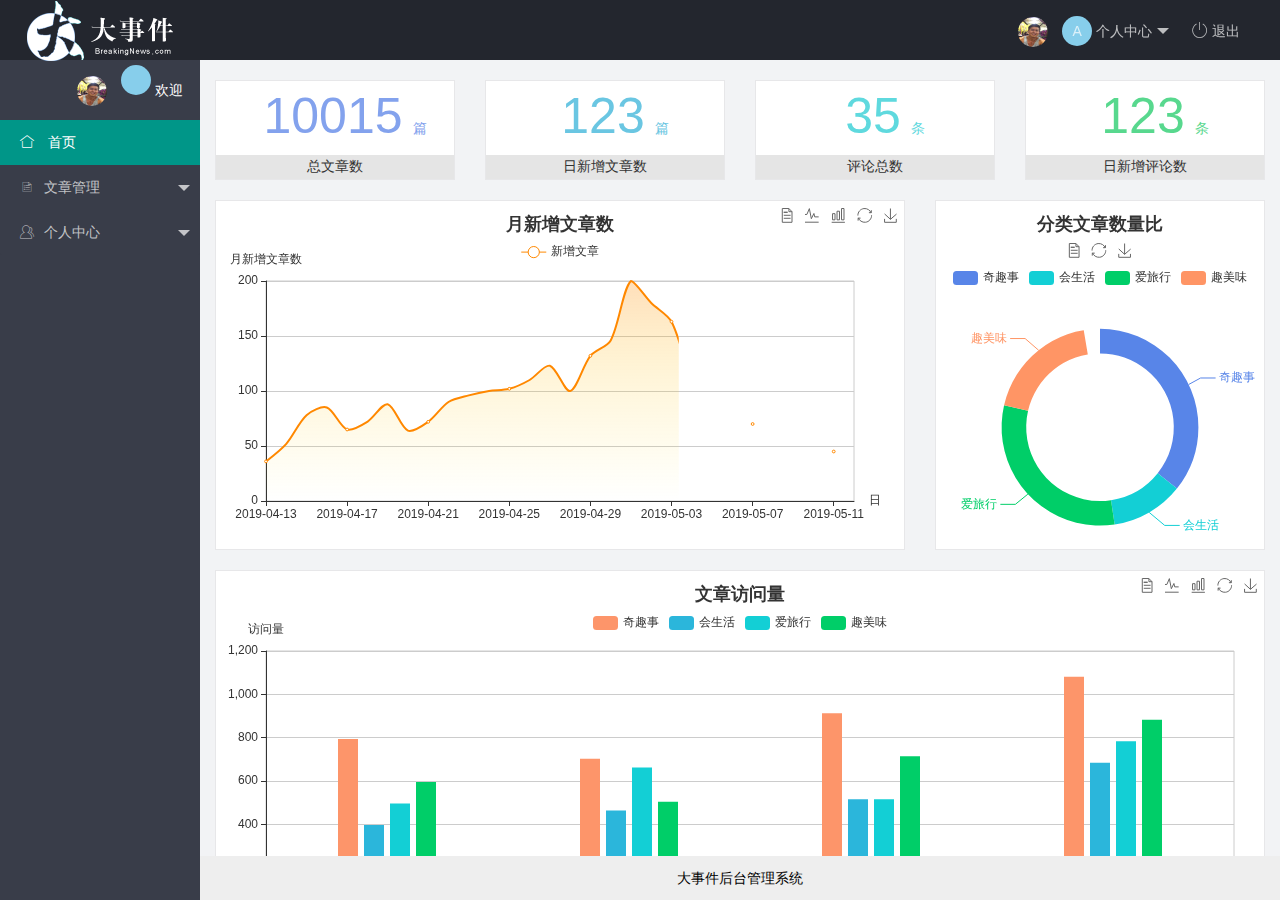
==== commit 5fb1befe: "个人中心功能提交" ====
--- a/index.html
+++ b/index.html
@@ -70,9 +70,9 @@
                     <li class="layui-nav-item">
                         <a href="javascript:;"><i class="layui-icon layui-icon-user"></i>个人中心</a>
                         <dl class="layui-nav-child">
-                            <dd><a href="javascript:;"><i class="layui-icon layui-icon-app"></i>基本资料</a></dd>
-                            <dd><a href="javascript:;"><i class="layui-icon layui-icon-app"></i>更换头像</a></dd>
-                            <dd><a href="javascript:;"><i class="layui-icon layui-icon-app"></i>重置密码</a></dd>
+                            <dd><a href="/user/user_info.html" target="fm"><i class="layui-icon layui-icon-app"></i>基本资料</a></dd>
+                            <dd><a href="/user/user_avatar.html" target="fm"><i class="layui-icon layui-icon-app"></i>更换头像</a></dd>
+                            <dd><a href="/user/user_password.html" target="fm"><i class="layui-icon layui-icon-app"></i>重置密码</a></dd>
                         </dl>
                     </li>
                     
@@ -82,7 +82,7 @@
         
         <div class="layui-body">
             <!-- 内容主体区域 -->
-            <iframe name="" src="/home/dashboard.html" frameborder="0"></iframe>
+            <iframe name="fm" src="/home/dashboard.html" frameborder="0"></iframe>
         </div>
         
         <div class="layui-footer">
@@ -93,10 +93,10 @@
 </body>
 <!-- jQuery文件 -->
 <script src="/assets/lib/jquery.js"></script>
+<!-- baseAPI文件 -->
+<!-- <script src="/assets/js/baseAPI.js"></script> -->
 <!-- layui的js文件 -->
 <script src="/assets/lib/layui/layui.all.js"></script>
 <!-- 自己的js文件 -->
 <script src="/assets/js/index.js"></script>
-<!-- baseAPI文件 -->
-<script src="/assets/js/baseAPI.js"></script>
 </html>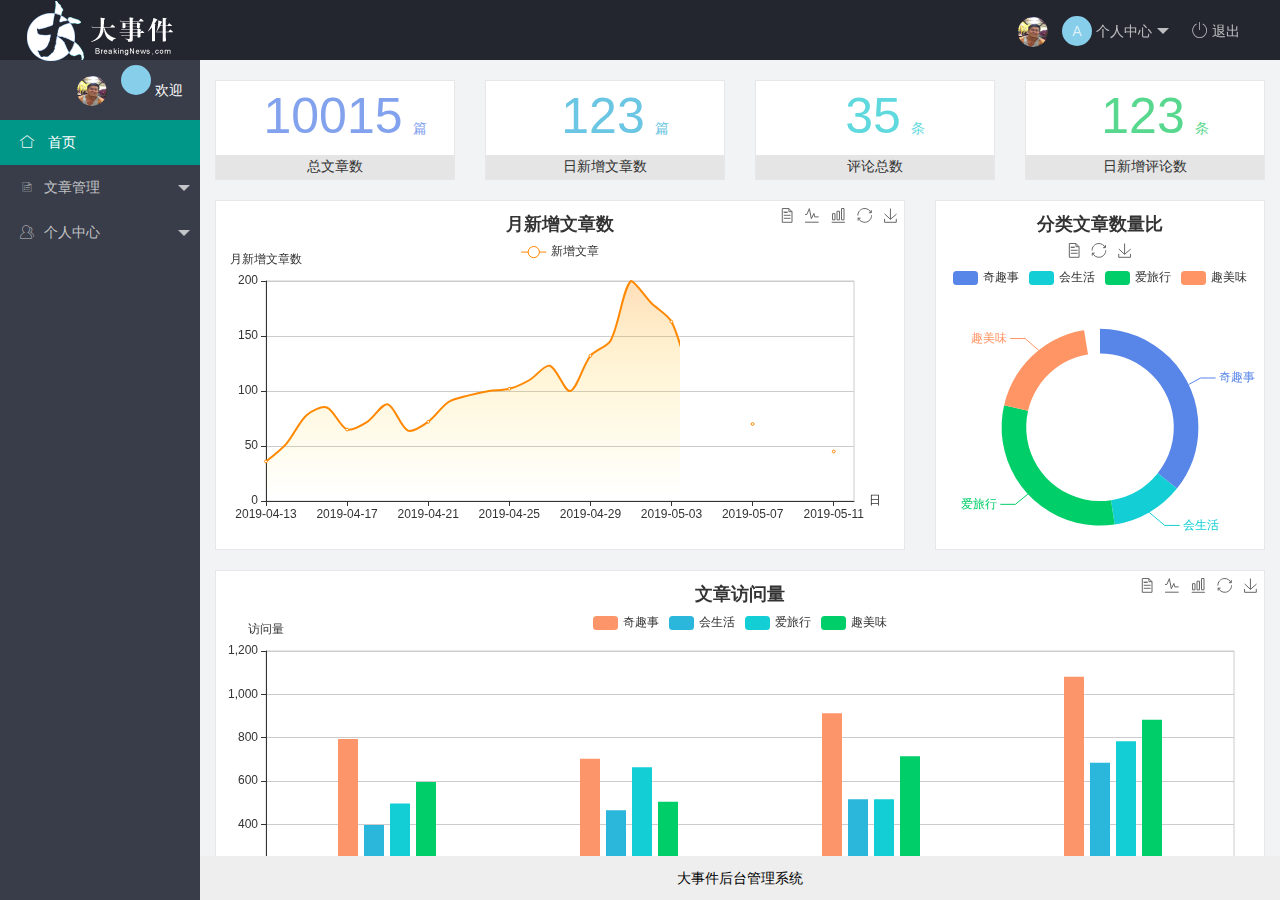
==== commit 074eb8e4: "文章分类功能完毕" ====
--- a/index.html
+++ b/index.html
@@ -20,19 +20,21 @@
             <div class="layui-logo layui-hide-xs">
                 <img src="/assets/images/logo.png" alt="">
             </div>
-            
+
             <ul class="layui-nav layui-layout-right">
                 <li class="layui-nav-item layui-hide layui-show-md-inline-block">
                     <a href="javascript:;">
-                        <img src="/assets/images/0dd7912397dda14464f8c1a4b9b7d0a20cf48637.JPEG"
-                        class="layui-nav-img">
+                        <img src="/assets/images/0dd7912397dda14464f8c1a4b9b7d0a20cf48637.JPEG" class="layui-nav-img">
                         <span class="text_avatar">A</span>
                         个人中心
                     </a>
                     <dl class="layui-nav-child">
-                        <dd><a href="">基本资料</a></dd>
-                        <dd><a href="">更换头像</a></dd>
-                        <dd><a href="">重置密码</a></dd>
+                        <dd><a href="/user/user_info.html" target="fm"><i class="layui-icon layui-icon-app"></i>基本资料</a>
+                        </dd>
+                        <dd><a href="/user/user_avatar.html" target="fm"><i
+                                    class="layui-icon layui-icon-app"></i>更换头像</a></dd>
+                        <dd><a href="/user/user_password.html" target="fm"><i
+                                    class="layui-icon layui-icon-app"></i>重置密码</a></dd>
                     </dl>
                 </li>
                 <li class="layui-nav-item" lay-header-event="menuRight" lay-unselect>
@@ -43,18 +45,19 @@
                 </li>
             </ul>
         </div>
-        
+
         <div class="layui-side layui-bg-black">
             <div class="layui-side-scroll">
                 <div href="javascript:;" class="suer_info">
-                    <img src="/assets/images/0dd7912397dda14464f8c1a4b9b7d0a20cf48637.JPEG" alt="" class="layui-nav-img">
+                    <img src="/assets/images/0dd7912397dda14464f8c1a4b9b7d0a20cf48637.JPEG" alt=""
+                        class="layui-nav-img">
                     <span class="text_avatar"></span>
                     <span id="welcome">欢迎 </span>
-                </div> 
+                </div>
                 <!-- 左侧导航区域（可配合layui已有的垂直导航） -->
                 <ul class="layui-nav layui-nav-tree " lay-shrink="all" lay-filter="test">
                     <li class="layui-nav-item layui-this">
-                        <a href="javascript:;">
+                        <a href="/home/dashboard.html" target="fm">
                             <i class="layui-icon layui-icon-home"></i>
                             首页
                         </a>
@@ -62,7 +65,7 @@
                     <li class="layui-nav-item">
                         <a class="" href="javascript:;"><i class="layui-icon layui-icon-list"></i>文章管理</a>
                         <dl class="layui-nav-child">
-                            <dd><a href="javascript:;"><i class="layui-icon layui-icon-app"></i>文章类别</a></dd>
+                            <dd><a href="/article/article_cate.html" target="fm"><i class="layui-icon layui-icon-app"></i>文章类别</a></dd>
                             <dd><a href="javascript:;"><i class="layui-icon layui-icon-app"></i>文章列表</a></dd>
                             <dd><a href="javascript:;"><i class="layui-icon layui-icon-app"></i>文章发布</a></dd>
                         </dl>
@@ -75,16 +78,16 @@
                             <dd><a href="/user/user_password.html" target="fm"><i class="layui-icon layui-icon-app"></i>重置密码</a></dd>
                         </dl>
                     </li>
-                    
+
                 </ul>
             </div>
         </div>
-        
+
         <div class="layui-body">
             <!-- 内容主体区域 -->
             <iframe name="fm" src="/home/dashboard.html" frameborder="0"></iframe>
         </div>
-        
+
         <div class="layui-footer">
             <!-- 底部固定区域 -->
             大事件后台管理系统
@@ -99,4 +102,5 @@
 <script src="/assets/lib/layui/layui.all.js"></script>
 <!-- 自己的js文件 -->
 <script src="/assets/js/index.js"></script>
+
 </html>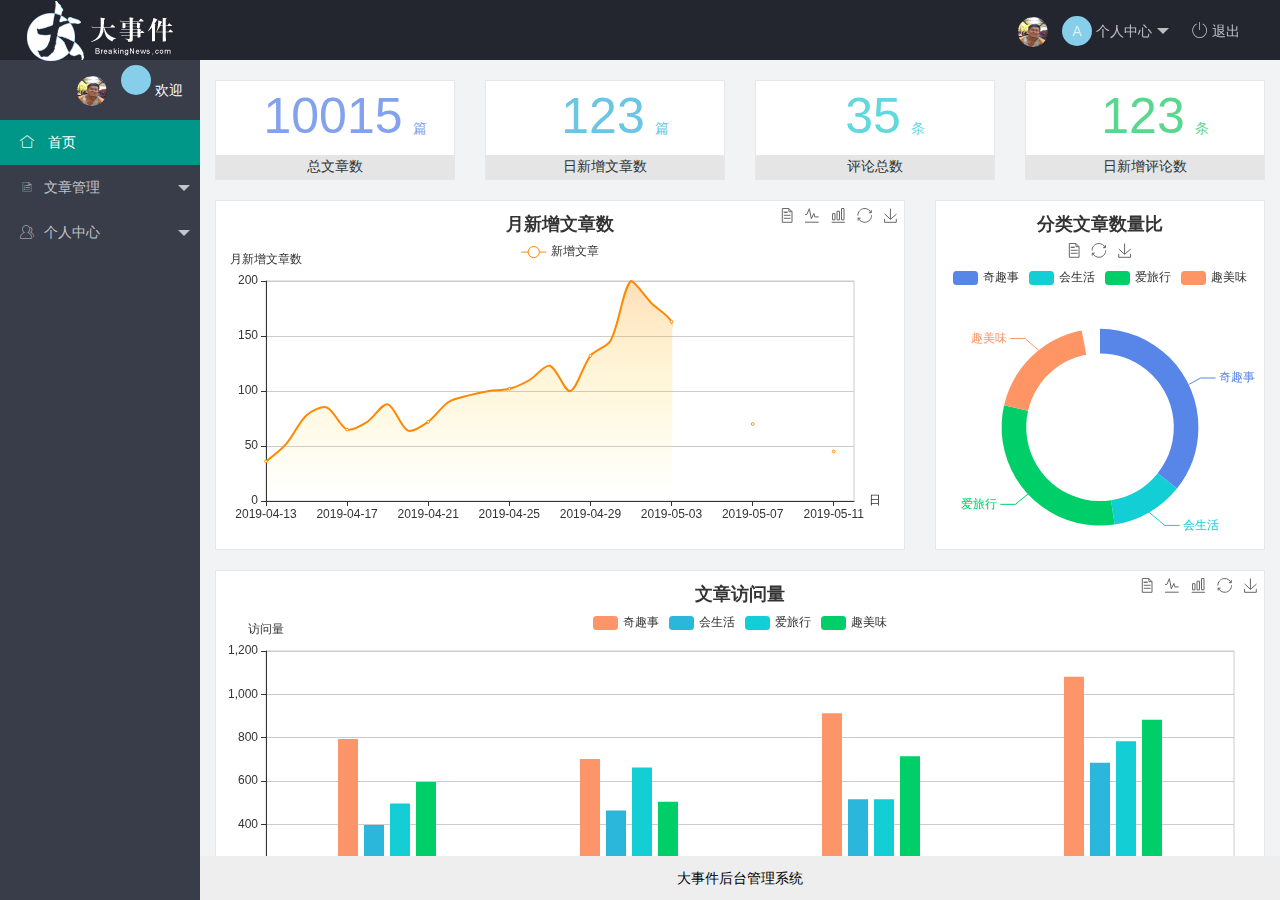
==== commit 5cf3a55a: "分页区域" ====
--- a/index.html
+++ b/index.html
@@ -66,7 +66,7 @@
                         <a class="" href="javascript:;"><i class="layui-icon layui-icon-list"></i>文章管理</a>
                         <dl class="layui-nav-child">
                             <dd><a href="/article/article_cate.html" target="fm"><i class="layui-icon layui-icon-app"></i>文章类别</a></dd>
-                            <dd><a href="javascript:;"><i class="layui-icon layui-icon-app"></i>文章列表</a></dd>
+                            <dd><a href="/article/art_list.html" target="fm"><i class="layui-icon layui-icon-app"></i>文章列表</a></dd>
                             <dd><a href="javascript:;"><i class="layui-icon layui-icon-app"></i>文章发布</a></dd>
                         </dl>
                     </li>
